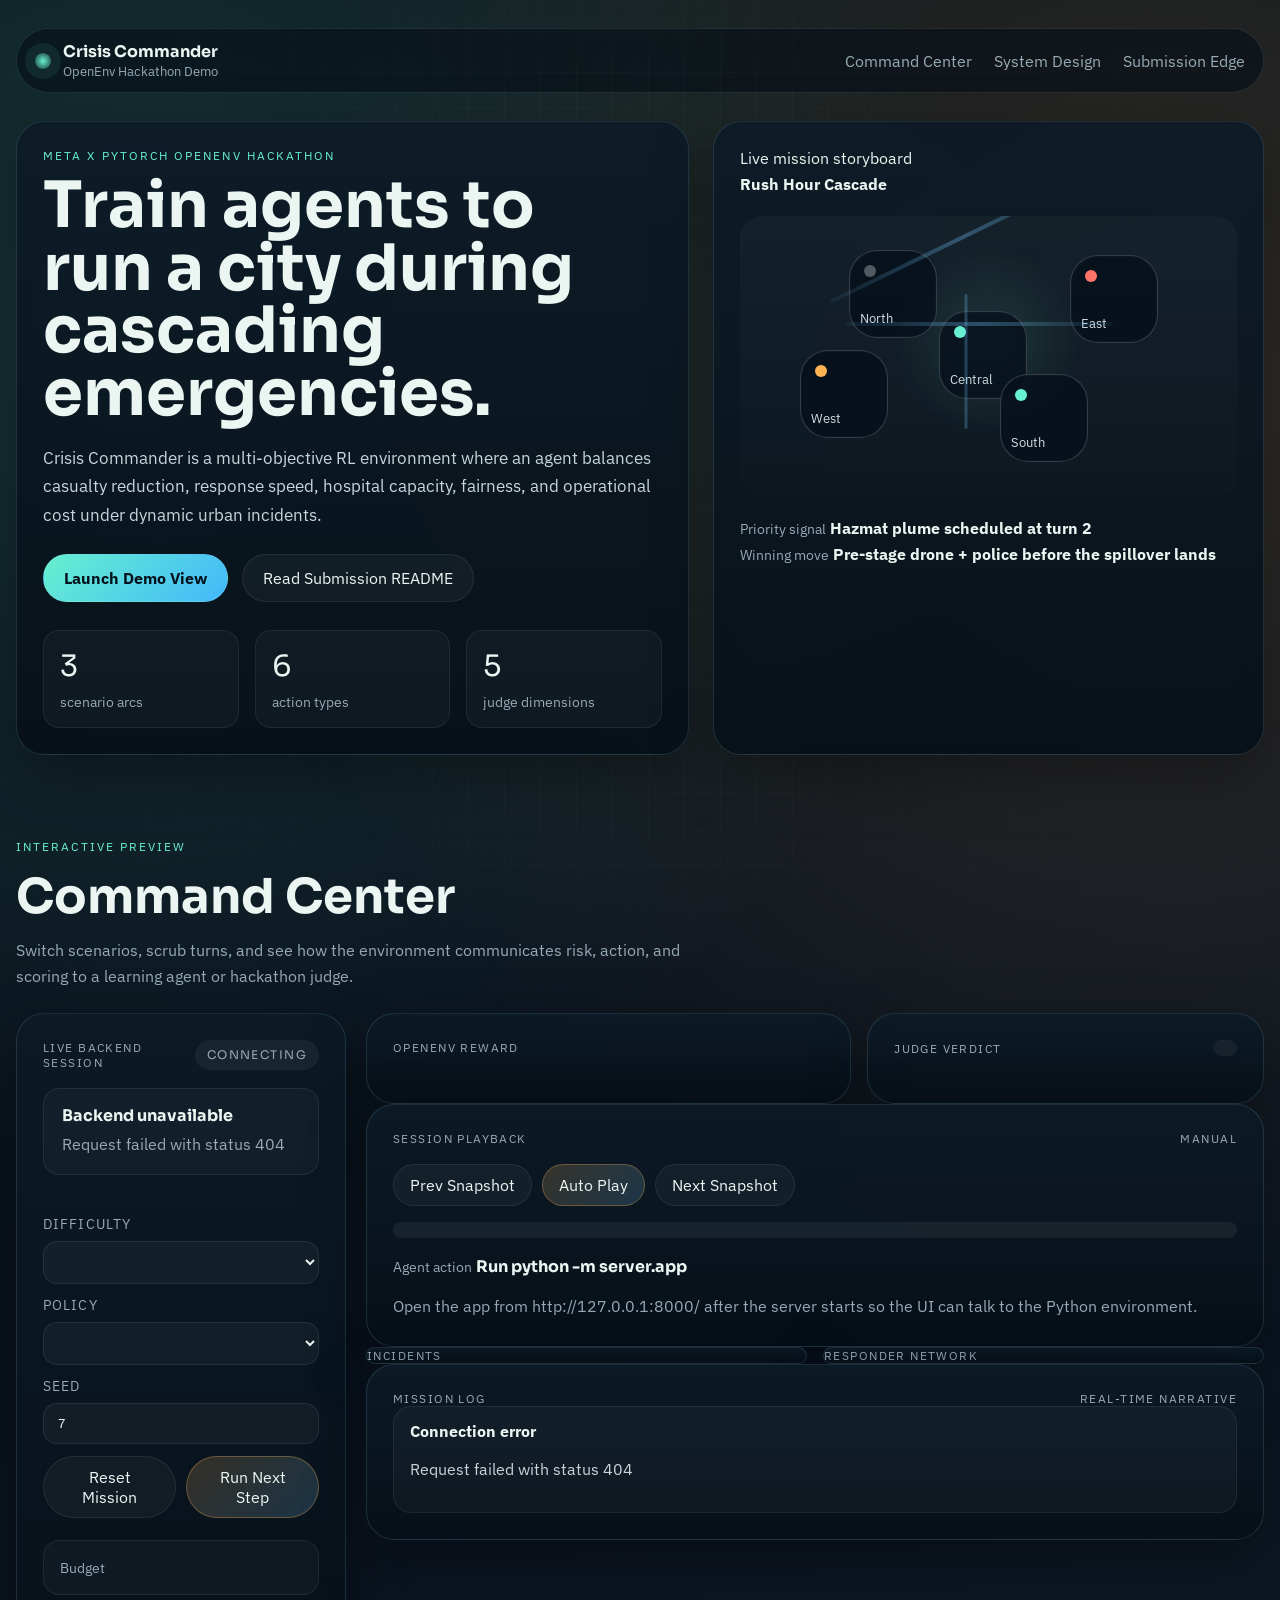
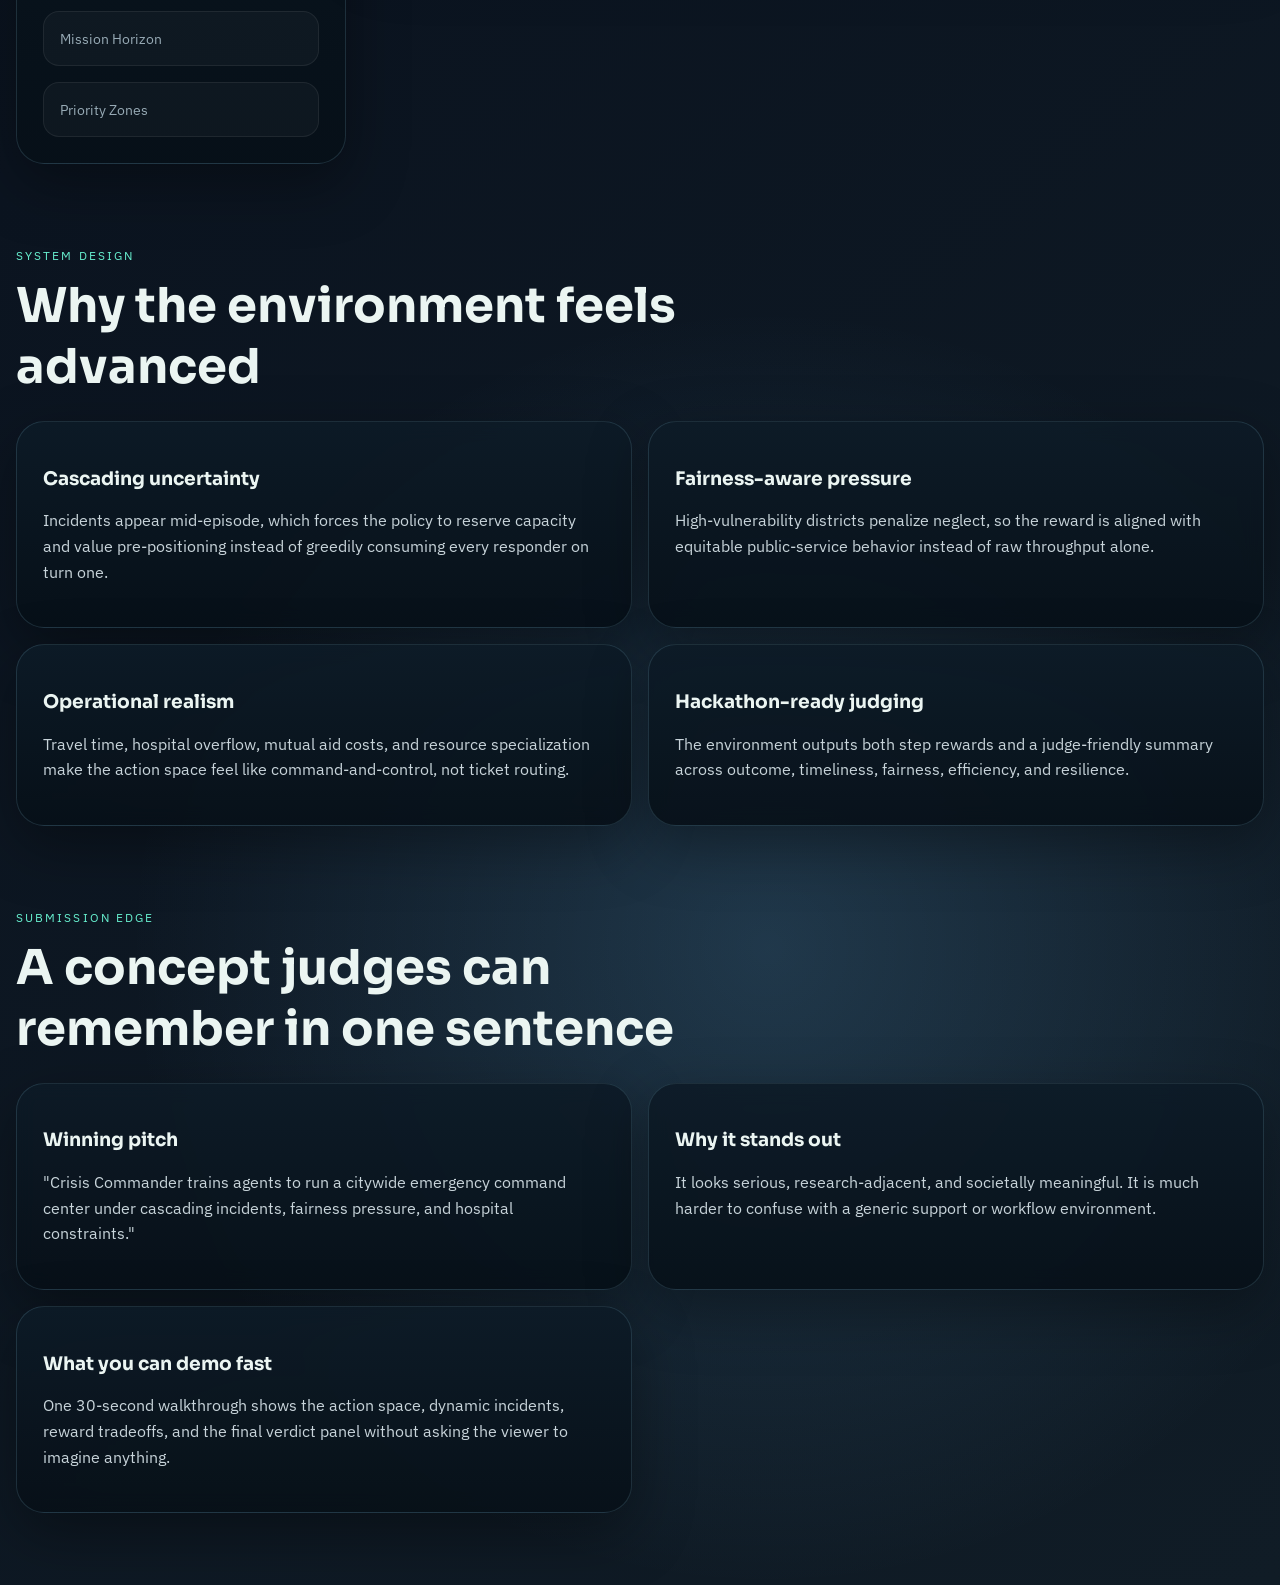
==== index.html @ 07bb3591 "Connect browser demo to live Python backend" ====
<!DOCTYPE html>
<html lang="en">
  <head>
    <meta charset="UTF-8" />
    <meta name="viewport" content="width=device-width, initial-scale=1.0" />
    <title>Crisis Commander | OpenEnv Hackathon Demo</title>
    <meta
      name="description"
      content="A polished demo page for Crisis Commander, an OpenEnv-style urban emergency response environment."
    />
    <link rel="preconnect" href="https://fonts.googleapis.com" />
    <link rel="preconnect" href="https://fonts.gstatic.com" crossorigin />
    <link
      href="https://fonts.googleapis.com/css2?family=IBM+Plex+Sans:wght@400;500;600;700&family=Sora:wght@400;600;700;800&display=swap"
      rel="stylesheet"
    />
    <link rel="stylesheet" href="./static/styles.css" />
    <script defer src="./static/app.js"></script>
  </head>
  <body>
    <div class="page-shell">
      <header class="hero">
        <nav class="topbar">
          <div class="brand-mark">
            <span class="brand-pulse"></span>
            <span class="brand-copy">
              <strong>Crisis Commander</strong>
              <small>OpenEnv Hackathon Demo</small>
            </span>
          </div>
          <div class="topbar-links">
            <a href="#command-center">Command Center</a>
            <a href="#system">System Design</a>
            <a href="#submission">Submission Edge</a>
          </div>
        </nav>

        <div class="hero-grid">
          <section class="hero-copy panel">
            <p class="eyebrow">Meta x PyTorch OpenEnv Hackathon</p>
            <h1>Train agents to run a city during cascading emergencies.</h1>
            <p class="lead">
              Crisis Commander is a multi-objective RL environment where an agent balances casualty
              reduction, response speed, hospital capacity, fairness, and operational cost under
              dynamic urban incidents.
            </p>
            <div class="hero-actions">
              <a class="primary-button" href="#command-center">Launch Demo View</a>
              <a class="ghost-button" href="./README.md">Read Submission README</a>
            </div>
            <div class="metric-strip">
              <article>
                <span class="metric-value">3</span>
                <span class="metric-label">scenario arcs</span>
              </article>
              <article>
                <span class="metric-value">6</span>
                <span class="metric-label">action types</span>
              </article>
              <article>
                <span class="metric-value">5</span>
                <span class="metric-label">judge dimensions</span>
              </article>
            </div>
          </section>

          <section class="hero-visual panel">
            <div class="visual-header">
              <span>Live mission storyboard</span>
              <strong id="visual-scenario-title">Rush Hour Cascade</strong>
            </div>
            <div class="city-grid">
              <div class="city-node active" data-zone="Central"></div>
              <div class="city-node warning" data-zone="West"></div>
              <div class="city-node" data-zone="North"></div>
              <div class="city-node risk" data-zone="East"></div>
              <div class="city-node focus" data-zone="South"></div>
              <div class="grid-rail rail-a"></div>
              <div class="grid-rail rail-b"></div>
              <div class="grid-rail rail-c"></div>
            </div>
            <div class="visual-feed">
              <div>
                <span class="feed-label">Priority signal</span>
                <strong id="visual-priority-signal">Hazmat plume scheduled at turn 2</strong>
              </div>
              <div>
                <span class="feed-label">Winning move</span>
                <strong id="visual-winning-move">Pre-stage drone + police before the spillover lands</strong>
              </div>
            </div>
          </section>
        </div>
      </header>

      <main>
        <section class="command-center" id="command-center">
          <div class="section-heading">
            <p class="eyebrow">Interactive Preview</p>
            <h2>Command Center</h2>
            <p>
              Switch scenarios, scrub turns, and see how the environment communicates risk, action,
              and scoring to a learning agent or hackathon judge.
            </p>
          </div>

          <div class="command-layout">
            <aside class="scenario-column panel">
              <div class="panel-topline">
                <span>Live backend session</span>
                <span id="difficulty-pill">connecting</span>
              </div>
              <div class="live-status">
                <strong id="session-state">Booting command center...</strong>
                <p id="session-detail">
                  The browser will connect to the Python backend and create a real simulator session.
                </p>
              </div>
              <div class="scenario-tabs" id="scenario-tabs"></div>
              <div class="control-stack">
                <label class="control-field">
                  <span>Difficulty</span>
                  <select id="difficulty-select"></select>
                </label>
                <label class="control-field">
                  <span>Policy</span>
                  <select id="policy-select"></select>
                </label>
                <label class="control-field">
                  <span>Seed</span>
                  <input id="seed-input" type="number" value="7" min="1" max="99999" />
                </label>
                <div class="action-row">
                  <button class="control-button" id="reset-session" type="button">Reset Mission</button>
                  <button class="control-button accent" id="step-session" type="button">Run Next Step</button>
                </div>
              </div>
              <div class="mission-brief">
                <h3 id="scenario-title"></h3>
                <p id="scenario-description"></p>
                <ul class="brief-list" id="scenario-objectives"></ul>
              </div>
              <div class="mini-stats">
                <article>
                  <span>Budget</span>
                  <strong id="scenario-budget"></strong>
                </article>
                <article>
                  <span>Mission Horizon</span>
                  <strong id="scenario-horizon"></strong>
                </article>
                <article>
                  <span>Priority Zones</span>
                  <strong id="scenario-zones"></strong>
                </article>
              </div>
            </aside>

            <section class="playback-column">
              <div class="status-grid">
                <article class="score-panel panel">
                  <div class="panel-topline">
                    <span>OpenEnv reward</span>
                    <span id="turn-readout"></span>
                  </div>
                  <div class="score-value" id="reward-total"></div>
                  <div class="score-bars" id="score-bars"></div>
                </article>

                <article class="grade-panel panel">
                  <div class="panel-topline">
                    <span>Judge verdict</span>
                    <span id="verdict-pill"></span>
                  </div>
                  <div class="grade-grid" id="grade-grid"></div>
                </article>
              </div>

              <article class="panel playback-panel">
                <div class="panel-topline">
                  <span>Session playback</span>
                  <span id="autoplay-indicator">manual</span>
                </div>
                <div class="timeline-controls">
                  <button class="control-button" id="prev-turn" type="button">Prev Snapshot</button>
                  <button class="control-button accent" id="auto-play" type="button">Auto Play</button>
                  <button class="control-button" id="next-turn" type="button">Next Snapshot</button>
                </div>
                <div class="timeline-track" id="timeline-track"></div>
                <div class="turn-callout">
                  <div>
                    <span class="feed-label">Agent action</span>
                    <strong id="action-headline"></strong>
                  </div>
                  <p id="action-notes"></p>
                </div>
              </article>

              <div class="board-grid">
                <article class="panel">
                  <div class="panel-topline">
                    <span>Incidents</span>
                    <span id="incident-count"></span>
                  </div>
                  <div class="incident-list" id="incident-list"></div>
                </article>

                <article class="panel">
                  <div class="panel-topline">
                    <span>Responder network</span>
                    <span id="resource-count"></span>
                  </div>
                  <div class="resource-list" id="resource-list"></div>
                </article>
              </div>

              <article class="panel event-panel">
                <div class="panel-topline">
                  <span>Mission log</span>
                  <span id="log-mode">real-time narrative</span>
                </div>
                <div class="event-list" id="event-list"></div>
              </article>
            </section>
          </div>
        </section>

        <section class="system-section" id="system">
          <div class="section-heading">
            <p class="eyebrow">System Design</p>
            <h2>Why the environment feels advanced</h2>
          </div>
          <div class="feature-grid">
            <article class="feature-card panel">
              <h3>Cascading uncertainty</h3>
              <p>
                Incidents appear mid-episode, which forces the policy to reserve capacity and value
                pre-positioning instead of greedily consuming every responder on turn one.
              </p>
            </article>
            <article class="feature-card panel">
              <h3>Fairness-aware pressure</h3>
              <p>
                High-vulnerability districts penalize neglect, so the reward is aligned with
                equitable public-service behavior instead of raw throughput alone.
              </p>
            </article>
            <article class="feature-card panel">
              <h3>Operational realism</h3>
              <p>
                Travel time, hospital overflow, mutual aid costs, and resource specialization make
                the action space feel like command-and-control, not ticket routing.
              </p>
            </article>
            <article class="feature-card panel">
              <h3>Hackathon-ready judging</h3>
              <p>
                The environment outputs both step rewards and a judge-friendly summary across
                outcome, timeliness, fairness, efficiency, and resilience.
              </p>
            </article>
          </div>
        </section>

        <section class="submission-section" id="submission">
          <div class="section-heading">
            <p class="eyebrow">Submission Edge</p>
            <h2>A concept judges can remember in one sentence</h2>
          </div>
          <div class="submission-grid">
            <article class="panel submission-card">
              <h3>Winning pitch</h3>
              <p>
                "Crisis Commander trains agents to run a citywide emergency command center under
                cascading incidents, fairness pressure, and hospital constraints."
              </p>
            </article>
            <article class="panel submission-card">
              <h3>Why it stands out</h3>
              <p>
                It looks serious, research-adjacent, and societally meaningful. It is much harder to
                confuse with a generic support or workflow environment.
              </p>
            </article>
            <article class="panel submission-card">
              <h3>What you can demo fast</h3>
              <p>
                One 30-second walkthrough shows the action space, dynamic incidents, reward
                tradeoffs, and the final verdict panel without asking the viewer to imagine anything.
              </p>
            </article>
          </div>
        </section>
      </main>
    </div>
  </body>
</html>
---- static/styles.css ----
:root {
  --bg: #08111b;
  --bg-elevated: rgba(9, 23, 34, 0.78);
  --bg-panel: rgba(10, 20, 30, 0.9);
  --line: rgba(128, 180, 206, 0.18);
  --text: #ebf5f2;
  --muted: #97aab5;
  --teal: #67f0cf;
  --cyan: #73c8ff;
  --amber: #ffb454;
  --coral: #ff7468;
  --lime: #c7ff75;
  --shadow: 0 20px 60px rgba(0, 0, 0, 0.35);
  --radius-xl: 28px;
  --radius-lg: 22px;
  --radius-md: 16px;
  --max-width: 1280px;
}

* {
  box-sizing: border-box;
}

html {
  scroll-behavior: smooth;
}

body {
  margin: 0;
  font-family: "IBM Plex Sans", "Segoe UI", sans-serif;
  color: var(--text);
  background:
    radial-gradient(circle at 10% 10%, rgba(103, 240, 207, 0.16), transparent 28%),
    radial-gradient(circle at 90% 12%, rgba(255, 180, 84, 0.16), transparent 30%),
    radial-gradient(circle at 60% 80%, rgba(115, 200, 255, 0.18), transparent 24%),
    linear-gradient(140deg, #071018 0%, #0b1420 42%, #101c26 100%);
  min-height: 100vh;
}

body::before {
  content: "";
  position: fixed;
  inset: 0;
  pointer-events: none;
  background-image:
    linear-gradient(rgba(255, 255, 255, 0.02) 1px, transparent 1px),
    linear-gradient(90deg, rgba(255, 255, 255, 0.02) 1px, transparent 1px);
  background-size: 36px 36px;
  mask-image: radial-gradient(circle at center, black 45%, transparent 95%);
}

a {
  color: inherit;
  text-decoration: none;
}

button {
  font: inherit;
}

.page-shell {
  width: min(calc(100% - 32px), var(--max-width));
  margin: 0 auto;
  padding: 20px 0 72px;
}

.panel {
  background: linear-gradient(180deg, rgba(13, 27, 39, 0.92), rgba(7, 16, 24, 0.92));
  border: 1px solid var(--line);
  border-radius: var(--radius-xl);
  box-shadow: var(--shadow);
  backdrop-filter: blur(10px);
}

.hero {
  padding-top: 8px;
}

.topbar {
  display: flex;
  align-items: center;
  justify-content: space-between;
  gap: 16px;
  margin-bottom: 28px;
  padding: 12px 18px;
  background: rgba(6, 14, 22, 0.6);
  border: 1px solid rgba(145, 190, 214, 0.14);
  border-radius: 999px;
}

.brand-mark {
  display: flex;
  align-items: center;
  gap: 12px;
}

.brand-pulse {
  width: 16px;
  height: 16px;
  border-radius: 50%;
  background: radial-gradient(circle, var(--teal), rgba(103, 240, 207, 0.1));
  box-shadow: 0 0 0 10px rgba(103, 240, 207, 0.08);
}

.brand-copy {
  display: flex;
  flex-direction: column;
}

.brand-copy strong,
h1,
h2,
h3,
.score-value,
.metric-value {
  font-family: "Sora", "Aptos Display", sans-serif;
}

.brand-copy small {
  color: var(--muted);
}

.topbar-links {
  display: flex;
  gap: 22px;
  color: var(--muted);
}

.topbar-links a:hover {
  color: var(--text);
}

.hero-grid {
  display: grid;
  grid-template-columns: minmax(0, 1.1fr) minmax(340px, 0.9fr);
  gap: 24px;
}

.hero-copy,
.hero-visual,
.scenario-column,
.score-panel,
.grade-panel,
.playback-panel,
.event-panel,
.feature-card,
.submission-card {
  padding: 26px;
}

.eyebrow {
  margin: 0 0 12px;
  text-transform: uppercase;
  letter-spacing: 0.18em;
  font-size: 0.72rem;
  color: var(--teal);
}

h1 {
  margin: 0;
  font-size: clamp(2.6rem, 5vw, 5rem);
  line-height: 0.98;
  max-width: 12ch;
}

.lead {
  margin: 18px 0 24px;
  max-width: 62ch;
  color: #c7d5dc;
  font-size: 1.05rem;
  line-height: 1.7;
}

.hero-actions {
  display: flex;
  gap: 14px;
  flex-wrap: wrap;
}

.primary-button,
.ghost-button,
.control-button,
.scenario-tab {
  display: inline-flex;
  align-items: center;
  justify-content: center;
  border-radius: 999px;
  transition: transform 180ms ease, border-color 180ms ease, background 180ms ease;
}

.primary-button,
.ghost-button {
  padding: 13px 20px;
  border: 1px solid rgba(255, 255, 255, 0.08);
}

.primary-button {
  background: linear-gradient(135deg, var(--teal), #43b8fb);
  color: #03131d;
  font-weight: 700;
}

.ghost-button {
  background: rgba(255, 255, 255, 0.04);
  color: var(--text);
}

.primary-button:hover,
.ghost-button:hover,
.control-button:hover,
.scenario-tab:hover {
  transform: translateY(-1px);
}

.metric-strip,
.mini-stats,
.status-grid,
.board-grid,
.feature-grid,
.submission-grid {
  display: grid;
  gap: 16px;
}

.metric-strip {
  grid-template-columns: repeat(3, minmax(0, 1fr));
  margin-top: 28px;
}

.metric-strip article,
.mini-stats article {
  padding: 16px;
  border-radius: var(--radius-md);
  background: rgba(255, 255, 255, 0.03);
  border: 1px solid rgba(255, 255, 255, 0.07);
}

.metric-value {
  display: block;
  font-size: 1.85rem;
  margin-bottom: 6px;
}

.metric-label,
.feed-label,
.panel-topline,
.mini-stats span {
  color: var(--muted);
  font-size: 0.9rem;
}

.visual-header,
.visual-feed,
.turn-callout {
  display: flex;
  flex-direction: column;
  gap: 6px;
}

.city-grid {
  position: relative;
  min-height: 280px;
  margin: 22px 0;
  border-radius: var(--radius-lg);
  background:
    radial-gradient(circle at 50% 45%, rgba(103, 240, 207, 0.12), transparent 32%),
    linear-gradient(180deg, rgba(255, 255, 255, 0.03), rgba(255, 255, 255, 0.01));
  overflow: hidden;
}

.city-node {
  position: absolute;
  width: 88px;
  height: 88px;
  border-radius: 28px;
  border: 1px solid rgba(255, 255, 255, 0.18);
  background: rgba(7, 17, 27, 0.82);
  box-shadow: inset 0 0 0 1px rgba(255, 255, 255, 0.02);
}

.city-node::before {
  content: attr(data-zone);
  position: absolute;
  inset: auto 10px 10px;
  font-size: 0.82rem;
  color: #cfdbe1;
}

.city-node::after {
  content: "";
  position: absolute;
  top: 14px;
  left: 14px;
  width: 12px;
  height: 12px;
  border-radius: 50%;
  background: rgba(255, 255, 255, 0.3);
}

.city-node.active::after,
.city-node.focus::after {
  background: var(--teal);
}

.city-node.warning::after {
  background: var(--amber);
}

.city-node.risk::after {
  background: var(--coral);
}

.city-node:nth-of-type(1) { top: 34%; left: 40%; }
.city-node:nth-of-type(2) { top: 48%; left: 12%; }
.city-node:nth-of-type(3) { top: 12%; left: 22%; }
.city-node:nth-of-type(4) { top: 14%; right: 16%; }
.city-node:nth-of-type(5) { bottom: 12%; right: 30%; }

.grid-rail {
  position: absolute;
  border-radius: 999px;
  background: linear-gradient(90deg, rgba(115, 200, 255, 0.06), rgba(115, 200, 255, 0.32), rgba(115, 200, 255, 0.06));
}

.rail-a { top: 38%; left: 21%; width: 54%; height: 4px; }
.rail-b { top: 28%; left: 45%; width: 4px; height: 48%; }
.rail-c { top: 30%; left: 18%; width: 60%; height: 4px; transform: rotate(-26deg); transform-origin: left center; }

.section-heading {
  margin: 84px 0 24px;
  max-width: 68ch;
}

.section-heading h2 {
  margin: 0 0 10px;
  font-size: clamp(2rem, 4vw, 3rem);
}

.section-heading p:last-child {
  margin: 0;
  color: var(--muted);
  line-height: 1.65;
}

.command-layout {
  display: grid;
  grid-template-columns: 330px minmax(0, 1fr);
  gap: 20px;
}

.panel-topline {
  display: flex;
  align-items: center;
  justify-content: space-between;
  gap: 12px;
  text-transform: uppercase;
  letter-spacing: 0.12em;
  font-size: 0.74rem;
}

.scenario-tabs {
  display: grid;
  gap: 10px;
  margin: 18px 0 22px;
}

.live-status {
  margin-top: 18px;
  padding: 16px 18px;
  border-radius: var(--radius-md);
  background: rgba(255, 255, 255, 0.03);
  border: 1px solid rgba(255, 255, 255, 0.07);
}

.live-status strong {
  display: block;
  margin-bottom: 6px;
  font-family: "Sora", sans-serif;
}

.live-status p {
  margin: 0;
  color: var(--muted);
  line-height: 1.6;
}

.control-stack {
  display: grid;
  gap: 12px;
  margin-bottom: 22px;
}

.control-field {
  display: grid;
  gap: 8px;
  color: var(--muted);
  font-size: 0.86rem;
}

.control-field span {
  text-transform: uppercase;
  letter-spacing: 0.08em;
}

.control-field select,
.control-field input {
  width: 100%;
  padding: 12px 14px;
  border-radius: 14px;
  border: 1px solid rgba(255, 255, 255, 0.08);
  background: rgba(255, 255, 255, 0.04);
  color: var(--text);
  outline: none;
}

.control-field option {
  color: #08111b;
}

.action-row {
  display: grid;
  grid-template-columns: repeat(2, minmax(0, 1fr));
  gap: 10px;
}

.scenario-tab {
  width: 100%;
  padding: 14px 16px;
  border: 1px solid rgba(255, 255, 255, 0.08);
  background: rgba(255, 255, 255, 0.03);
  color: var(--text);
  justify-content: space-between;
}

.scenario-tab.active {
  border-color: rgba(103, 240, 207, 0.6);
  background: linear-gradient(90deg, rgba(103, 240, 207, 0.16), rgba(115, 200, 255, 0.07));
}

.brief-list {
  margin: 16px 0 0;
  padding-left: 18px;
  color: #c9d6db;
}

.mini-stats {
  margin-top: 22px;
}

.mini-stats strong,
.turn-callout strong,
#difficulty-pill,
#verdict-pill {
  font-family: "Sora", sans-serif;
}

#difficulty-pill,
#verdict-pill {
  display: inline-flex;
  align-items: center;
  padding: 8px 12px;
  border-radius: 999px;
  background: rgba(255, 255, 255, 0.05);
}

.status-grid {
  grid-template-columns: minmax(0, 1.1fr) minmax(280px, 0.9fr);
}

.score-value {
  margin: 18px 0 22px;
  font-size: clamp(2.4rem, 4vw, 4rem);
}

#reward-total small {
  display: block;
  margin-top: 10px;
  font-size: 0.95rem;
  font-family: "IBM Plex Sans", sans-serif;
  color: var(--muted);
}

.score-bars,
.grade-grid,
.incident-list,
.resource-list,
.event-list {
  display: grid;
  gap: 12px;
}

.bar-row,
.grade-row,
.incident-card,
.resource-card,
.event-card {
  padding: 14px 16px;
  border-radius: 18px;
  background: rgba(255, 255, 255, 0.03);
  border: 1px solid rgba(255, 255, 255, 0.07);
}

.bar-row header,
.incident-card header,
.resource-card header,
.grade-row {
  display: flex;
  justify-content: space-between;
  gap: 12px;
}

.bar-track,
.timeline-track {
  border-radius: 999px;
  background: rgba(255, 255, 255, 0.06);
}

.bar-track {
  height: 10px;
  margin-top: 10px;
  overflow: hidden;
}

.bar-fill {
  height: 100%;
  border-radius: inherit;
  background: linear-gradient(90deg, var(--teal), var(--cyan));
}

.grade-row strong {
  color: var(--lime);
}

.timeline-controls {
  display: flex;
  gap: 10px;
  margin: 18px 0 16px;
  flex-wrap: wrap;
}

.control-button {
  padding: 10px 16px;
  border: 1px solid rgba(255, 255, 255, 0.08);
  background: rgba(255, 255, 255, 0.04);
  color: var(--text);
}

.control-button.accent {
  background: linear-gradient(135deg, rgba(255, 180, 84, 0.18), rgba(115, 200, 255, 0.18));
  border-color: rgba(255, 180, 84, 0.3);
}

.timeline-track {
  display: grid;
  grid-template-columns: repeat(var(--turn-count, 1), 1fr);
  gap: 8px;
  padding: 8px;
}

.timeline-node {
  height: 14px;
  border-radius: 999px;
  background: rgba(255, 255, 255, 0.08);
  cursor: pointer;
}

.timeline-node.active {
  background: linear-gradient(90deg, var(--teal), var(--cyan));
}

.timeline-node.completed {
  background: rgba(115, 200, 255, 0.32);
}

.turn-callout {
  margin-top: 18px;
}

.turn-callout p {
  margin: 10px 0 0;
  color: var(--muted);
  line-height: 1.65;
}

.board-grid,
.feature-grid,
.submission-grid {
  grid-template-columns: repeat(2, minmax(0, 1fr));
}

.incident-card.critical {
  border-color: rgba(255, 116, 104, 0.35);
  background: linear-gradient(180deg, rgba(255, 116, 104, 0.12), rgba(255, 255, 255, 0.03));
}

.incident-card.warning {
  border-color: rgba(255, 180, 84, 0.35);
}

.pill {
  display: inline-flex;
  align-items: center;
  padding: 6px 10px;
  border-radius: 999px;
  background: rgba(255, 255, 255, 0.06);
  font-size: 0.78rem;
  color: var(--muted);
}

.resource-meta,
.incident-meta,
.event-card p,
.feature-card p,
.submission-card p,
.mission-brief p {
  color: #c8d4da;
  line-height: 1.6;
}

.resource-status {
  color: var(--cyan);
}

.event-card strong {
  display: block;
  margin-bottom: 6px;
}

@media (max-width: 1080px) {
  .hero-grid,
  .command-layout,
  .status-grid,
  .board-grid,
  .feature-grid,
  .submission-grid {
    grid-template-columns: 1fr;
  }

  .city-grid {
    min-height: 240px;
  }
}

@media (max-width: 720px) {
  .page-shell {
    width: min(calc(100% - 20px), var(--max-width));
    padding-bottom: 40px;
  }

  .topbar {
    flex-direction: column;
    align-items: flex-start;
    border-radius: 28px;
  }

  .topbar-links {
    flex-wrap: wrap;
    gap: 14px;
  }

  .metric-strip {
    grid-template-columns: 1fr;
  }

  h1 {
    max-width: none;
  }

  .hero-copy,
  .hero-visual,
  .scenario-column,
  .score-panel,
  .grade-panel,
  .playback-panel,
  .event-panel,
  .feature-card,
  .submission-card {
    padding: 20px;
  }
}
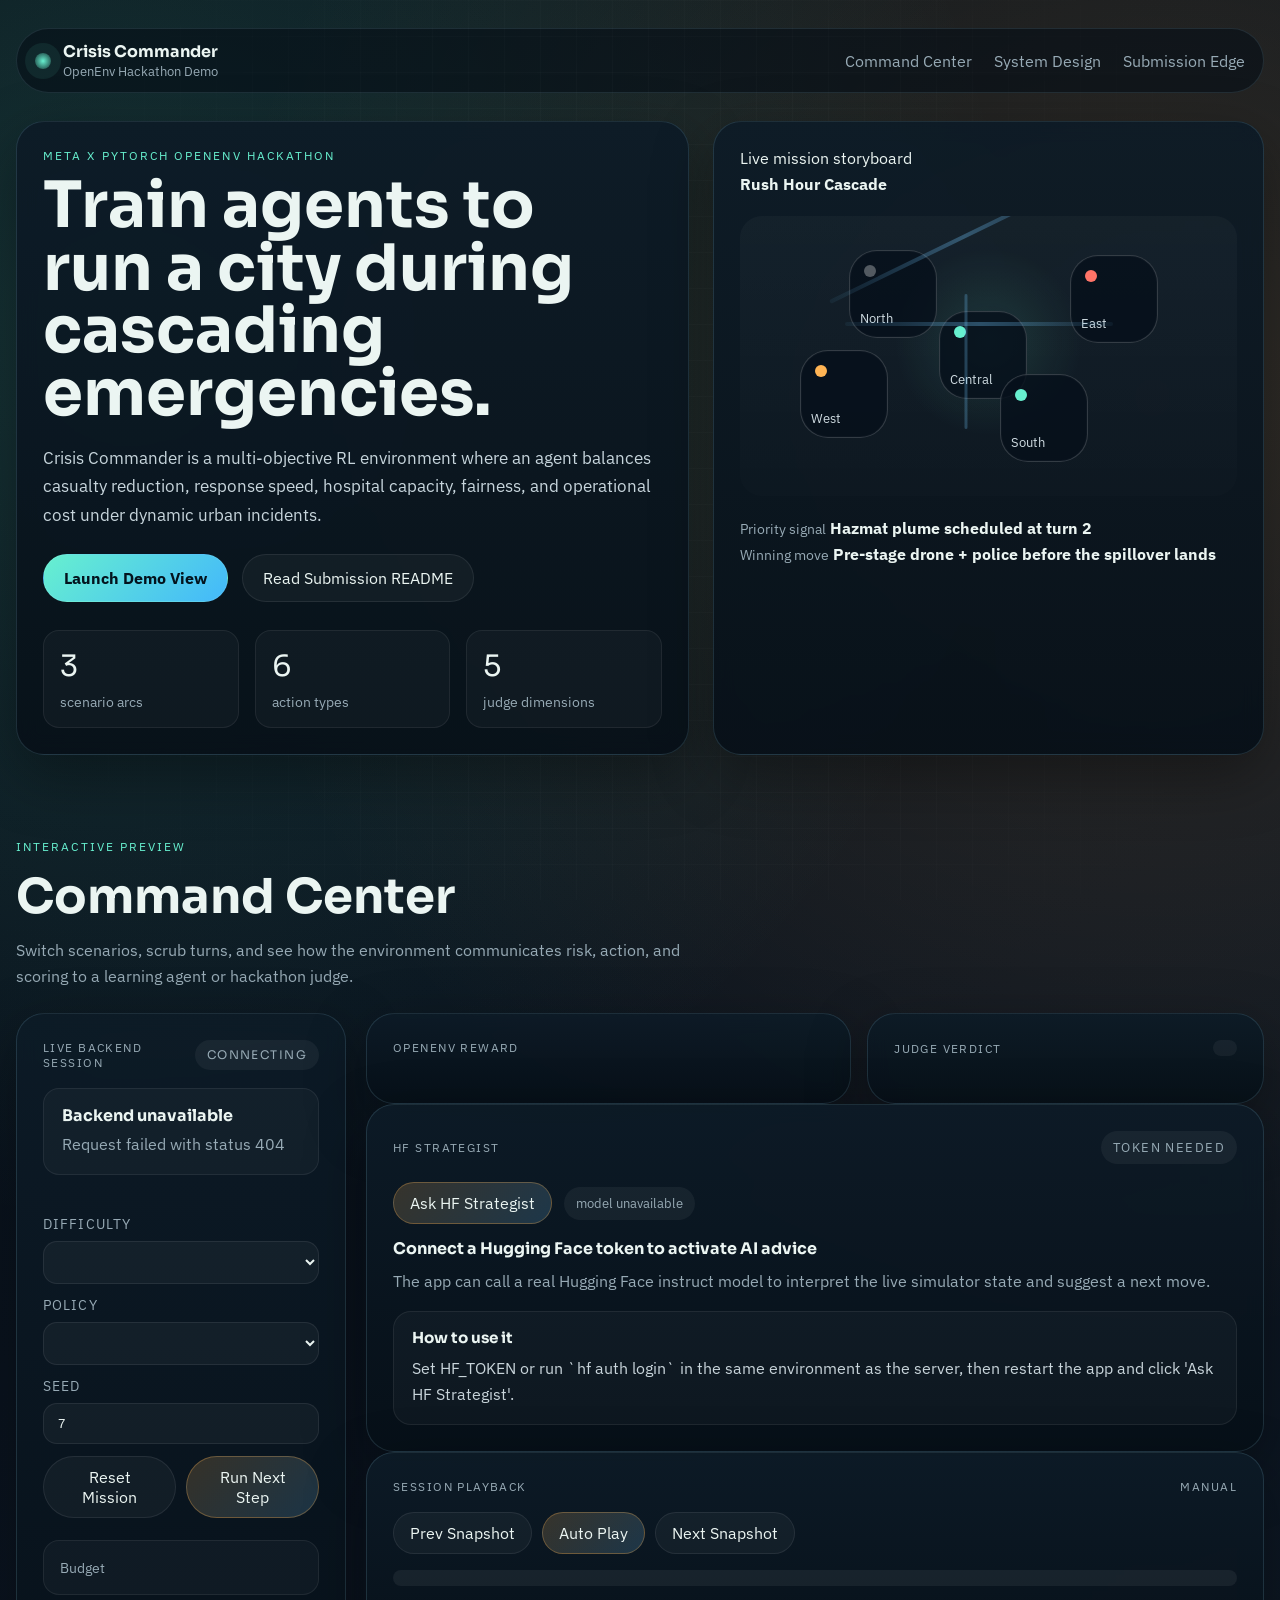
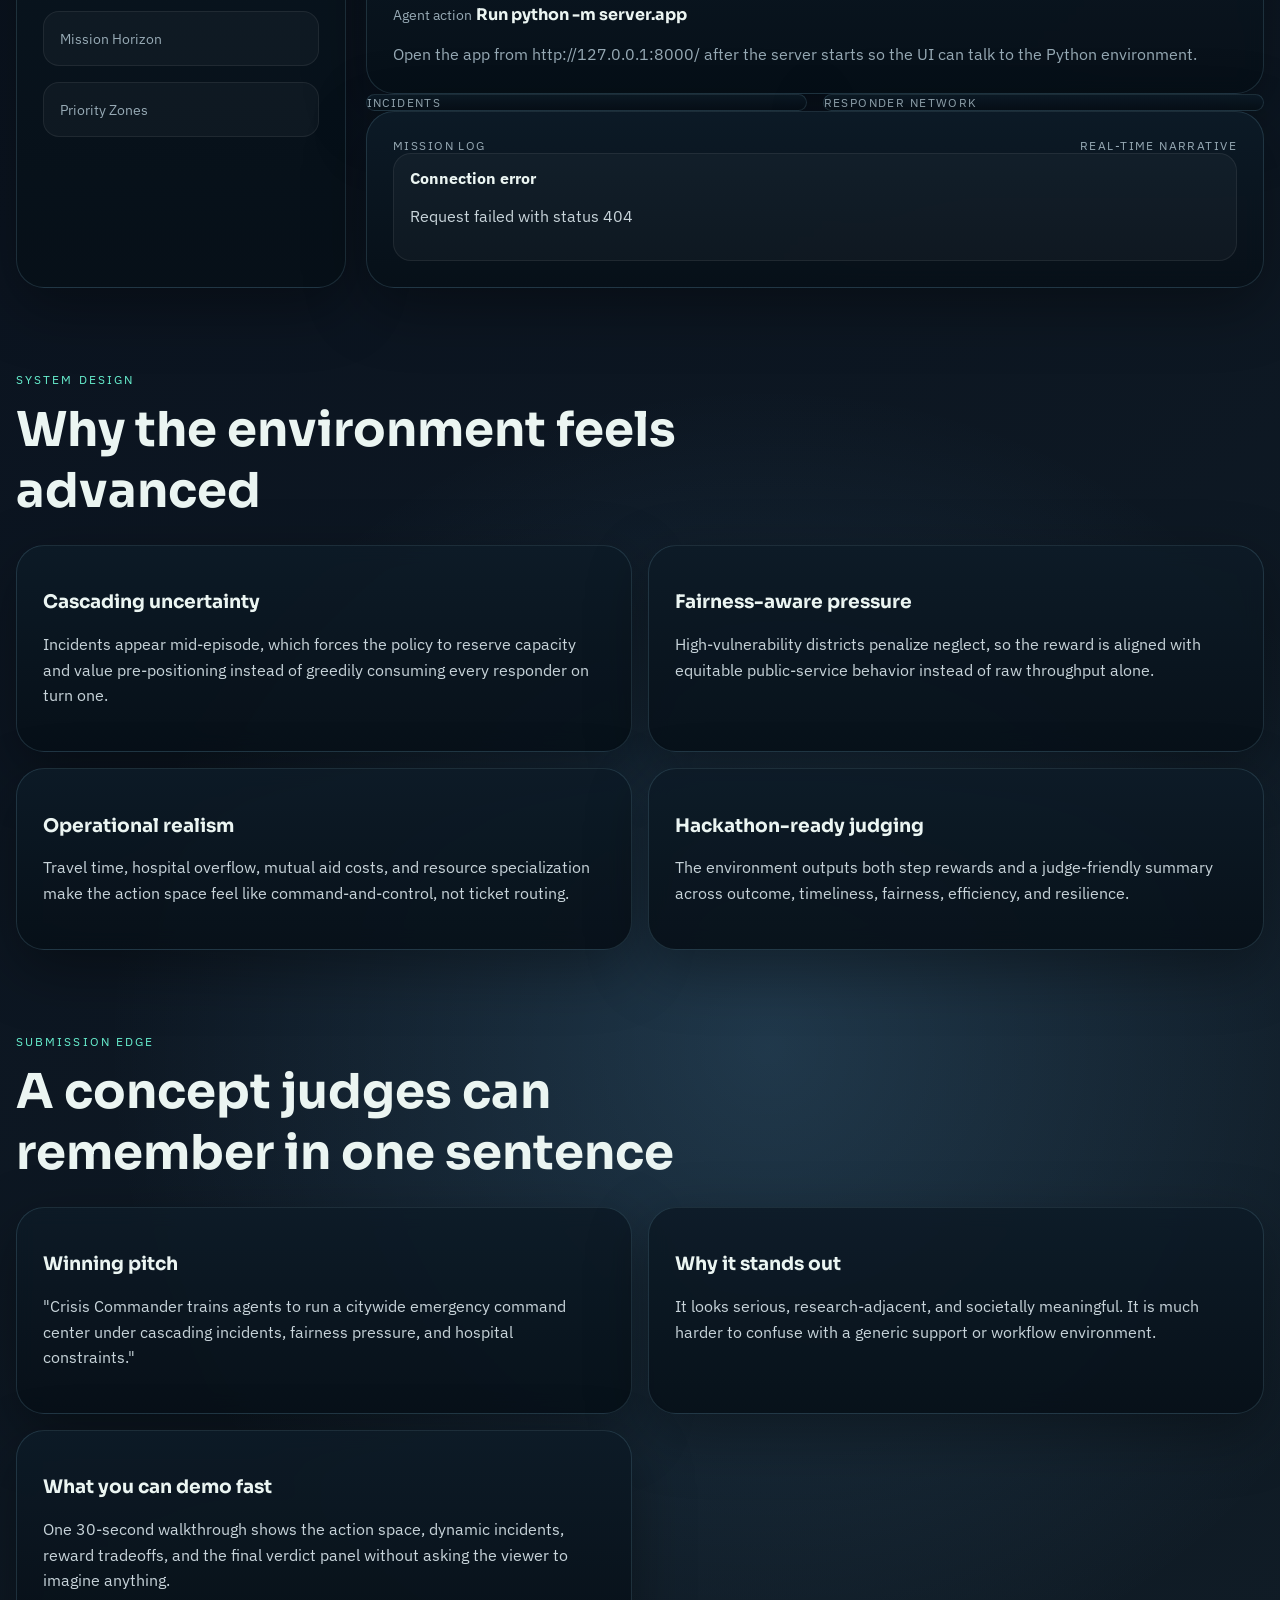
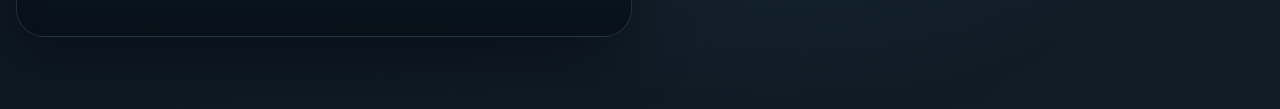
==== commit dd178d15: "Add Hugging Face strategist integration" ====
--- a/index.html
+++ b/index.html
@@ -176,6 +176,24 @@
                 </article>
               </div>
 
+              <article class="panel strategist-panel">
+                <div class="panel-topline">
+                  <span>HF Strategist</span>
+                  <span id="hf-status-pill">waiting</span>
+                </div>
+                <div class="strategist-actions">
+                  <button class="control-button accent" id="ask-hf" type="button">Ask HF Strategist</button>
+                  <span id="hf-model-pill">model unavailable</span>
+                </div>
+                <div class="strategist-copy">
+                  <strong id="hf-title">Hugging Face command advisor</strong>
+                  <p id="hf-description">
+                    The app can call a real Hugging Face instruct model to interpret the live simulator state and suggest a next move.
+                  </p>
+                </div>
+                <div class="strategist-output" id="hf-output"></div>
+              </article>
+
               <article class="panel playback-panel">
                 <div class="panel-topline">
                   <span>Session playback</span>
--- a/static/styles.css
+++ b/static/styles.css
@@ -484,7 +484,8 @@
 .grade-grid,
 .incident-list,
 .resource-list,
-.event-list {
+.event-list,
+.strategist-output {
   display: grid;
   gap: 12px;
 }
@@ -536,6 +537,64 @@
   gap: 10px;
   margin: 18px 0 16px;
   flex-wrap: wrap;
+}
+
+.strategist-panel {
+  padding: 26px;
+}
+
+.strategist-actions {
+  display: flex;
+  gap: 12px;
+  align-items: center;
+  flex-wrap: wrap;
+  margin: 18px 0 14px;
+}
+
+#hf-status-pill,
+#hf-model-pill {
+  display: inline-flex;
+  align-items: center;
+  padding: 8px 12px;
+  border-radius: 999px;
+  background: rgba(255, 255, 255, 0.05);
+  color: var(--muted);
+  font-size: 0.82rem;
+}
+
+.strategist-copy strong {
+  display: block;
+  font-family: "Sora", sans-serif;
+}
+
+.strategist-copy p {
+  margin: 10px 0 0;
+  color: var(--muted);
+  line-height: 1.6;
+}
+
+.strategist-output {
+  margin-top: 16px;
+}
+
+.strategist-card {
+  padding: 16px 18px;
+  border-radius: 18px;
+  background: rgba(255, 255, 255, 0.03);
+  border: 1px solid rgba(255, 255, 255, 0.07);
+}
+
+.strategist-card h4 {
+  margin: 0 0 8px;
+  font-family: "Sora", sans-serif;
+  font-size: 0.95rem;
+}
+
+.strategist-card p {
+  margin: 0;
+  color: #c8d4da;
+  line-height: 1.65;
+  white-space: pre-wrap;
 }
 
 .control-button {
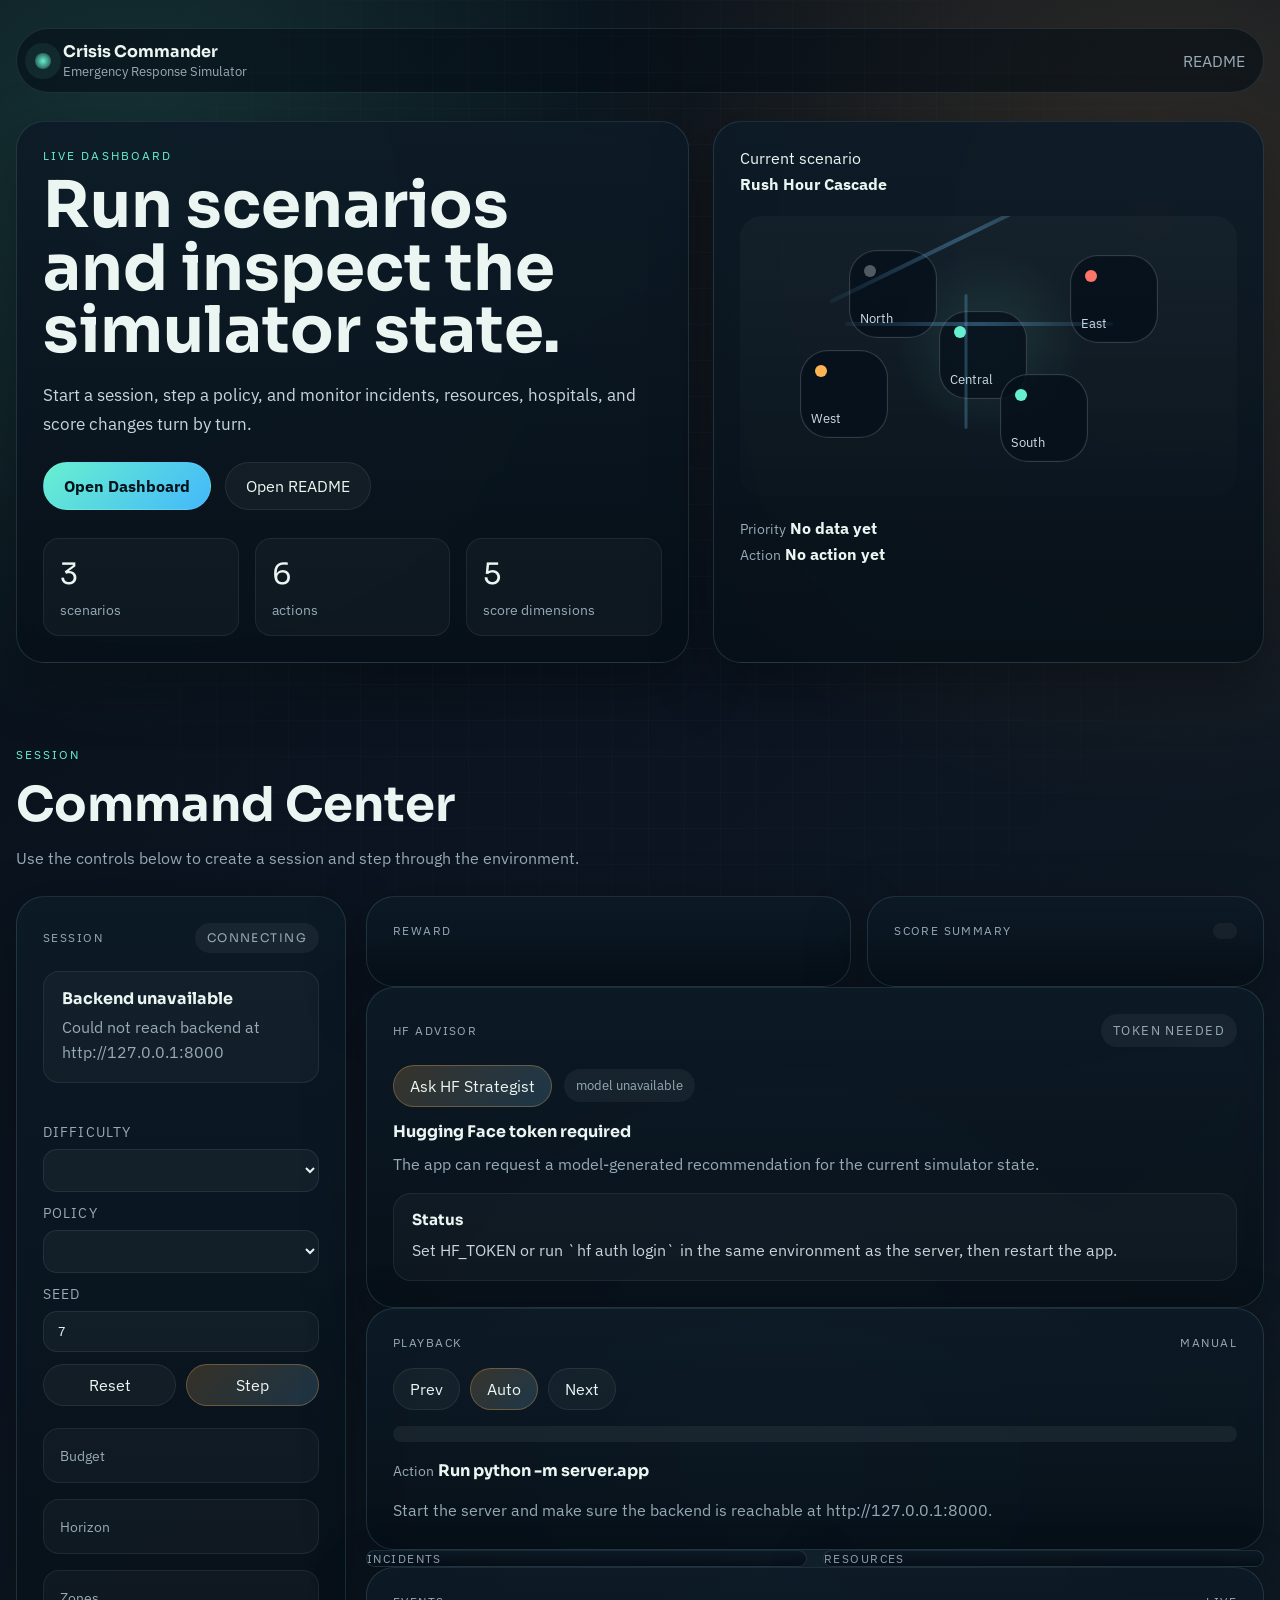
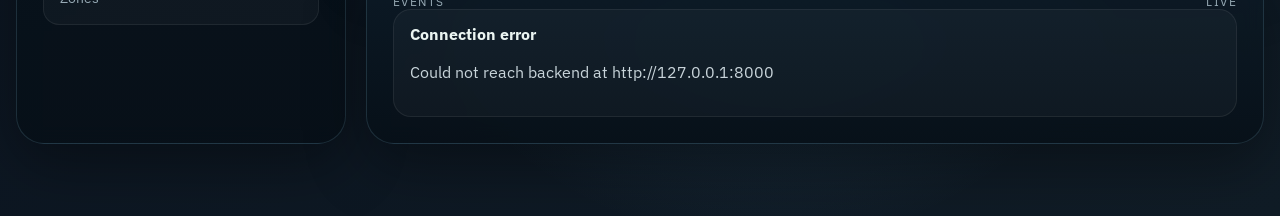
==== commit a1b6ba0c: "Simplify dashboard copy and scoring labels" ====
--- a/index.html
+++ b/index.html
@@ -3,10 +3,10 @@
   <head>
     <meta charset="UTF-8" />
     <meta name="viewport" content="width=device-width, initial-scale=1.0" />
-    <title>Crisis Commander | OpenEnv Hackathon Demo</title>
+    <title>Crisis Commander</title>
     <meta
       name="description"
-      content="A polished demo page for Crisis Commander, an OpenEnv-style urban emergency response environment."
+      content="Interactive dashboard for the Crisis Commander simulator."
     />
     <link rel="preconnect" href="https://fonts.googleapis.com" />
     <link rel="preconnect" href="https://fonts.gstatic.com" crossorigin />
@@ -14,8 +14,8 @@
       href="https://fonts.googleapis.com/css2?family=IBM+Plex+Sans:wght@400;500;600;700&family=Sora:wght@400;600;700;800&display=swap"
       rel="stylesheet"
     />
-    <link rel="stylesheet" href="./static/styles.css" />
-    <script defer src="./static/app.js"></script>
+    <link rel="stylesheet" href="./static/styles.css?v=2" />
+    <script defer src="./static/app.js?v=2"></script>
   </head>
   <body>
     <div class="page-shell">
@@ -25,48 +25,45 @@
             <span class="brand-pulse"></span>
             <span class="brand-copy">
               <strong>Crisis Commander</strong>
-              <small>OpenEnv Hackathon Demo</small>
+              <small>Emergency Response Simulator</small>
             </span>
           </div>
           <div class="topbar-links">
-            <a href="#command-center">Command Center</a>
-            <a href="#system">System Design</a>
-            <a href="#submission">Submission Edge</a>
+            <a href="./README.md">README</a>
           </div>
         </nav>
 
         <div class="hero-grid">
           <section class="hero-copy panel">
-            <p class="eyebrow">Meta x PyTorch OpenEnv Hackathon</p>
-            <h1>Train agents to run a city during cascading emergencies.</h1>
+            <p class="eyebrow">Live Dashboard</p>
+            <h1>Run scenarios and inspect the simulator state.</h1>
             <p class="lead">
-              Crisis Commander is a multi-objective RL environment where an agent balances casualty
-              reduction, response speed, hospital capacity, fairness, and operational cost under
-              dynamic urban incidents.
+              Start a session, step a policy, and monitor incidents, resources, hospitals, and score
+              changes turn by turn.
             </p>
             <div class="hero-actions">
-              <a class="primary-button" href="#command-center">Launch Demo View</a>
-              <a class="ghost-button" href="./README.md">Read Submission README</a>
+              <a class="primary-button" href="#command-center">Open Dashboard</a>
+              <a class="ghost-button" href="./README.md">Open README</a>
             </div>
             <div class="metric-strip">
               <article>
                 <span class="metric-value">3</span>
-                <span class="metric-label">scenario arcs</span>
+                <span class="metric-label">scenarios</span>
               </article>
               <article>
                 <span class="metric-value">6</span>
-                <span class="metric-label">action types</span>
+                <span class="metric-label">actions</span>
               </article>
               <article>
                 <span class="metric-value">5</span>
-                <span class="metric-label">judge dimensions</span>
+                <span class="metric-label">score dimensions</span>
               </article>
             </div>
           </section>
 
           <section class="hero-visual panel">
             <div class="visual-header">
-              <span>Live mission storyboard</span>
+              <span>Current scenario</span>
               <strong id="visual-scenario-title">Rush Hour Cascade</strong>
             </div>
             <div class="city-grid">
@@ -81,12 +78,12 @@
             </div>
             <div class="visual-feed">
               <div>
-                <span class="feed-label">Priority signal</span>
-                <strong id="visual-priority-signal">Hazmat plume scheduled at turn 2</strong>
+                <span class="feed-label">Priority</span>
+                <strong id="visual-priority-signal">No data yet</strong>
               </div>
               <div>
-                <span class="feed-label">Winning move</span>
-                <strong id="visual-winning-move">Pre-stage drone + police before the spillover lands</strong>
+                <span class="feed-label">Action</span>
+                <strong id="visual-winning-move">No action yet</strong>
               </div>
             </div>
           </section>
@@ -96,25 +93,20 @@
       <main>
         <section class="command-center" id="command-center">
           <div class="section-heading">
-            <p class="eyebrow">Interactive Preview</p>
+            <p class="eyebrow">Session</p>
             <h2>Command Center</h2>
-            <p>
-              Switch scenarios, scrub turns, and see how the environment communicates risk, action,
-              and scoring to a learning agent or hackathon judge.
-            </p>
+            <p>Use the controls below to create a session and step through the environment.</p>
           </div>
 
           <div class="command-layout">
             <aside class="scenario-column panel">
               <div class="panel-topline">
-                <span>Live backend session</span>
+                <span>Session</span>
                 <span id="difficulty-pill">connecting</span>
               </div>
               <div class="live-status">
-                <strong id="session-state">Booting command center...</strong>
-                <p id="session-detail">
-                  The browser will connect to the Python backend and create a real simulator session.
-                </p>
+                <strong id="session-state">Waiting for backend</strong>
+                <p id="session-detail">Start the backend to create a simulator session.</p>
               </div>
               <div class="scenario-tabs" id="scenario-tabs"></div>
               <div class="control-stack">
@@ -131,8 +123,8 @@
                   <input id="seed-input" type="number" value="7" min="1" max="99999" />
                 </label>
                 <div class="action-row">
-                  <button class="control-button" id="reset-session" type="button">Reset Mission</button>
-                  <button class="control-button accent" id="step-session" type="button">Run Next Step</button>
+                  <button class="control-button" id="reset-session" type="button">Reset</button>
+                  <button class="control-button accent" id="step-session" type="button">Step</button>
                 </div>
               </div>
               <div class="mission-brief">
@@ -146,11 +138,11 @@
                   <strong id="scenario-budget"></strong>
                 </article>
                 <article>
-                  <span>Mission Horizon</span>
+                  <span>Horizon</span>
                   <strong id="scenario-horizon"></strong>
                 </article>
                 <article>
-                  <span>Priority Zones</span>
+                  <span>Zones</span>
                   <strong id="scenario-zones"></strong>
                 </article>
               </div>
@@ -160,7 +152,7 @@
               <div class="status-grid">
                 <article class="score-panel panel">
                   <div class="panel-topline">
-                    <span>OpenEnv reward</span>
+                    <span>Reward</span>
                     <span id="turn-readout"></span>
                   </div>
                   <div class="score-value" id="reward-total"></div>
@@ -169,7 +161,7 @@
 
                 <article class="grade-panel panel">
                   <div class="panel-topline">
-                    <span>Judge verdict</span>
+                    <span>Score summary</span>
                     <span id="verdict-pill"></span>
                   </div>
                   <div class="grade-grid" id="grade-grid"></div>
@@ -178,7 +170,7 @@
 
               <article class="panel strategist-panel">
                 <div class="panel-topline">
-                  <span>HF Strategist</span>
+                  <span>HF advisor</span>
                   <span id="hf-status-pill">waiting</span>
                 </div>
                 <div class="strategist-actions">
@@ -186,28 +178,26 @@
                   <span id="hf-model-pill">model unavailable</span>
                 </div>
                 <div class="strategist-copy">
-                  <strong id="hf-title">Hugging Face command advisor</strong>
-                  <p id="hf-description">
-                    The app can call a real Hugging Face instruct model to interpret the live simulator state and suggest a next move.
-                  </p>
+                  <strong id="hf-title">Hugging Face advisor</strong>
+                  <p id="hf-description"></p>
                 </div>
                 <div class="strategist-output" id="hf-output"></div>
               </article>
 
               <article class="panel playback-panel">
                 <div class="panel-topline">
-                  <span>Session playback</span>
+                  <span>Playback</span>
                   <span id="autoplay-indicator">manual</span>
                 </div>
                 <div class="timeline-controls">
-                  <button class="control-button" id="prev-turn" type="button">Prev Snapshot</button>
-                  <button class="control-button accent" id="auto-play" type="button">Auto Play</button>
-                  <button class="control-button" id="next-turn" type="button">Next Snapshot</button>
+                  <button class="control-button" id="prev-turn" type="button">Prev</button>
+                  <button class="control-button accent" id="auto-play" type="button">Auto</button>
+                  <button class="control-button" id="next-turn" type="button">Next</button>
                 </div>
                 <div class="timeline-track" id="timeline-track"></div>
                 <div class="turn-callout">
                   <div>
-                    <span class="feed-label">Agent action</span>
+                    <span class="feed-label">Action</span>
                     <strong id="action-headline"></strong>
                   </div>
                   <p id="action-notes"></p>
@@ -225,7 +215,7 @@
 
                 <article class="panel">
                   <div class="panel-topline">
-                    <span>Responder network</span>
+                    <span>Resources</span>
                     <span id="resource-count"></span>
                   </div>
                   <div class="resource-list" id="resource-list"></div>
@@ -234,79 +224,12 @@
 
               <article class="panel event-panel">
                 <div class="panel-topline">
-                  <span>Mission log</span>
-                  <span id="log-mode">real-time narrative</span>
+                  <span>Events</span>
+                  <span id="log-mode">live</span>
                 </div>
                 <div class="event-list" id="event-list"></div>
               </article>
             </section>
-          </div>
-        </section>
-
-        <section class="system-section" id="system">
-          <div class="section-heading">
-            <p class="eyebrow">System Design</p>
-            <h2>Why the environment feels advanced</h2>
-          </div>
-          <div class="feature-grid">
-            <article class="feature-card panel">
-              <h3>Cascading uncertainty</h3>
-              <p>
-                Incidents appear mid-episode, which forces the policy to reserve capacity and value
-                pre-positioning instead of greedily consuming every responder on turn one.
-              </p>
-            </article>
-            <article class="feature-card panel">
-              <h3>Fairness-aware pressure</h3>
-              <p>
-                High-vulnerability districts penalize neglect, so the reward is aligned with
-                equitable public-service behavior instead of raw throughput alone.
-              </p>
-            </article>
-            <article class="feature-card panel">
-              <h3>Operational realism</h3>
-              <p>
-                Travel time, hospital overflow, mutual aid costs, and resource specialization make
-                the action space feel like command-and-control, not ticket routing.
-              </p>
-            </article>
-            <article class="feature-card panel">
-              <h3>Hackathon-ready judging</h3>
-              <p>
-                The environment outputs both step rewards and a judge-friendly summary across
-                outcome, timeliness, fairness, efficiency, and resilience.
-              </p>
-            </article>
-          </div>
-        </section>
-
-        <section class="submission-section" id="submission">
-          <div class="section-heading">
-            <p class="eyebrow">Submission Edge</p>
-            <h2>A concept judges can remember in one sentence</h2>
-          </div>
-          <div class="submission-grid">
-            <article class="panel submission-card">
-              <h3>Winning pitch</h3>
-              <p>
-                "Crisis Commander trains agents to run a citywide emergency command center under
-                cascading incidents, fairness pressure, and hospital constraints."
-              </p>
-            </article>
-            <article class="panel submission-card">
-              <h3>Why it stands out</h3>
-              <p>
-                It looks serious, research-adjacent, and societally meaningful. It is much harder to
-                confuse with a generic support or workflow environment.
-              </p>
-            </article>
-            <article class="panel submission-card">
-              <h3>What you can demo fast</h3>
-              <p>
-                One 30-second walkthrough shows the action space, dynamic incidents, reward
-                tradeoffs, and the final verdict panel without asking the viewer to imagine anything.
-              </p>
-            </article>
           </div>
         </section>
       </main>
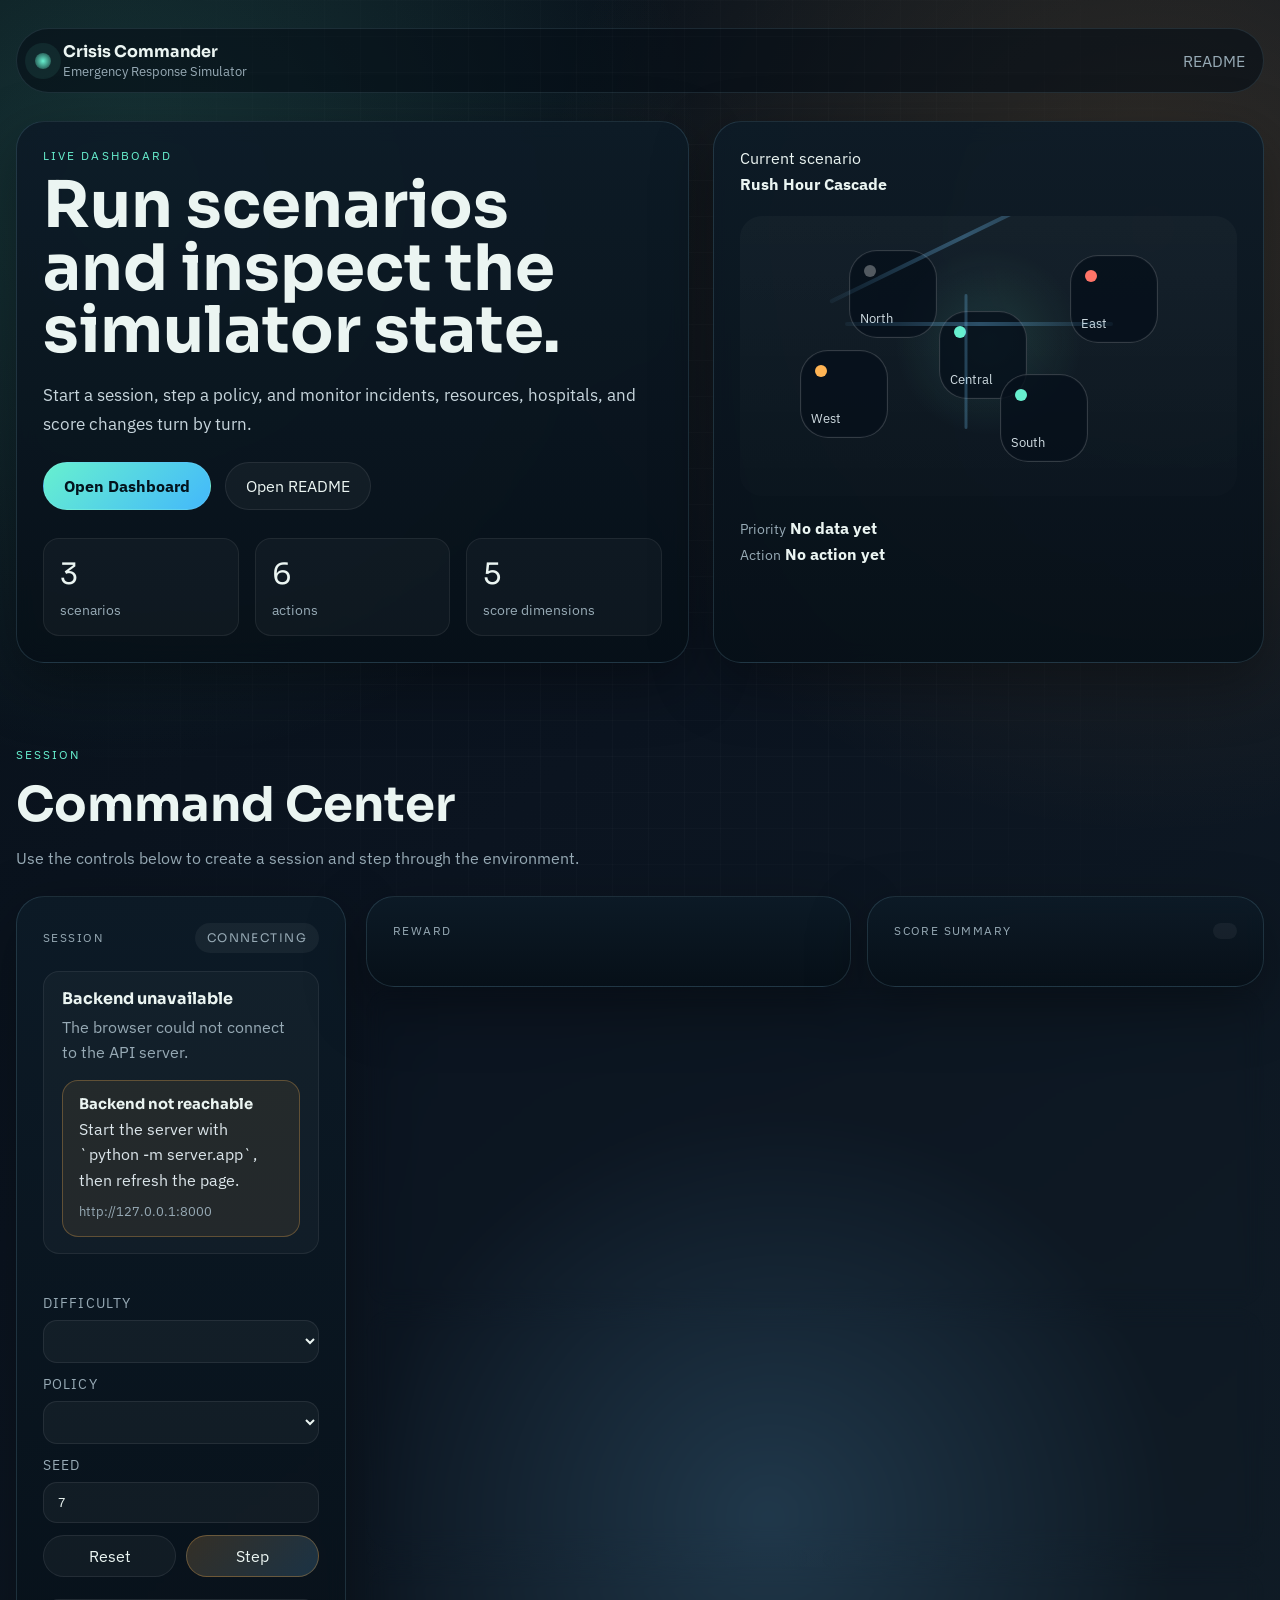
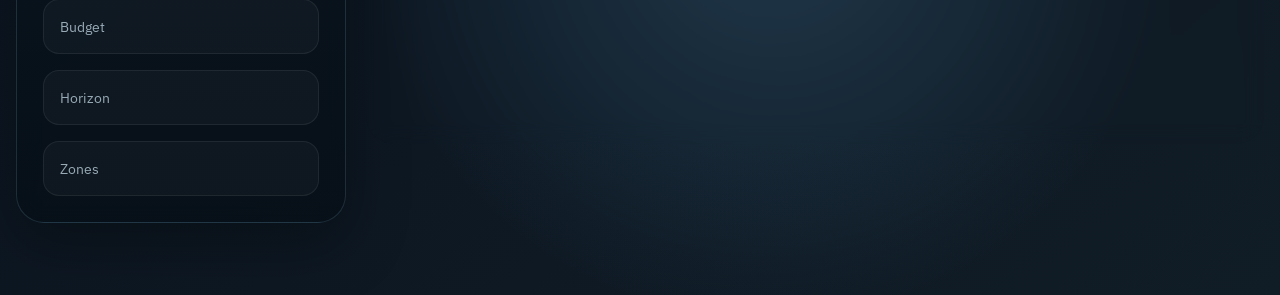
==== commit 5ae7c167: "Improve frontend error messaging" ====
--- a/index.html
+++ b/index.html
@@ -14,8 +14,8 @@
       href="https://fonts.googleapis.com/css2?family=IBM+Plex+Sans:wght@400;500;600;700&family=Sora:wght@400;600;700;800&display=swap"
       rel="stylesheet"
     />
-    <link rel="stylesheet" href="./static/styles.css?v=2" />
-    <script defer src="./static/app.js?v=2"></script>
+    <link rel="stylesheet" href="./static/styles.css?v=3" />
+    <script defer src="./static/app.js?v=3"></script>
   </head>
   <body>
     <div class="page-shell">
@@ -107,6 +107,11 @@
               <div class="live-status">
                 <strong id="session-state">Waiting for backend</strong>
                 <p id="session-detail">Start the backend to create a simulator session.</p>
+                <div class="status-notice hidden" id="status-notice">
+                  <strong id="status-note-title"></strong>
+                  <p id="status-note-body"></p>
+                  <small id="status-note-meta"></small>
+                </div>
               </div>
               <div class="scenario-tabs" id="scenario-tabs"></div>
               <div class="control-stack">
--- a/static/styles.css
+++ b/static/styles.css
@@ -384,6 +384,37 @@
   line-height: 1.6;
 }
 
+.hidden {
+  display: none !important;
+}
+
+.status-notice {
+  margin-top: 14px;
+  padding: 14px 16px;
+  border-radius: 16px;
+  border: 1px solid rgba(255, 180, 84, 0.28);
+  background: rgba(255, 180, 84, 0.08);
+}
+
+.status-notice strong {
+  display: block;
+  margin-bottom: 4px;
+  font-family: "Sora", sans-serif;
+  font-size: 0.92rem;
+}
+
+.status-notice p {
+  margin: 0;
+  color: #dbe5ea;
+}
+
+.status-notice small {
+  display: block;
+  margin-top: 8px;
+  color: var(--muted);
+  line-height: 1.5;
+}
+
 .control-stack {
   display: grid;
   gap: 12px;
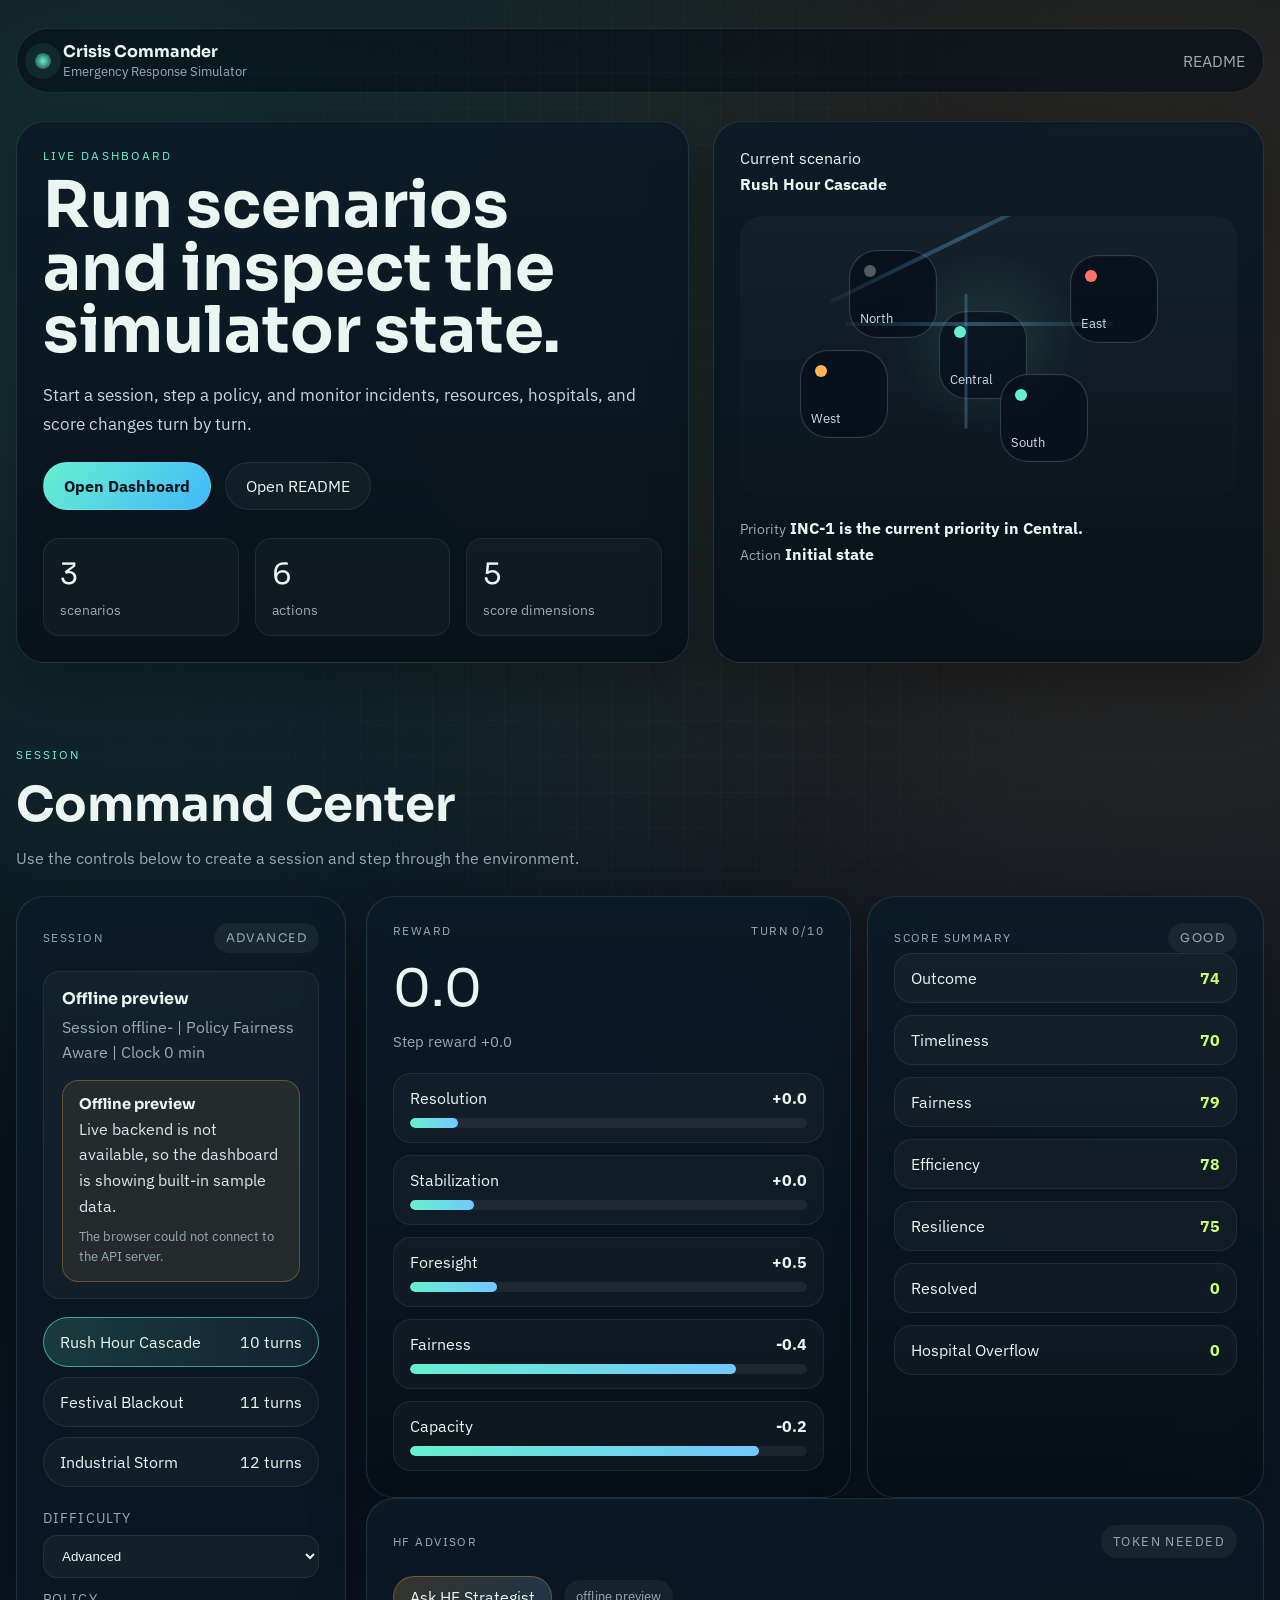
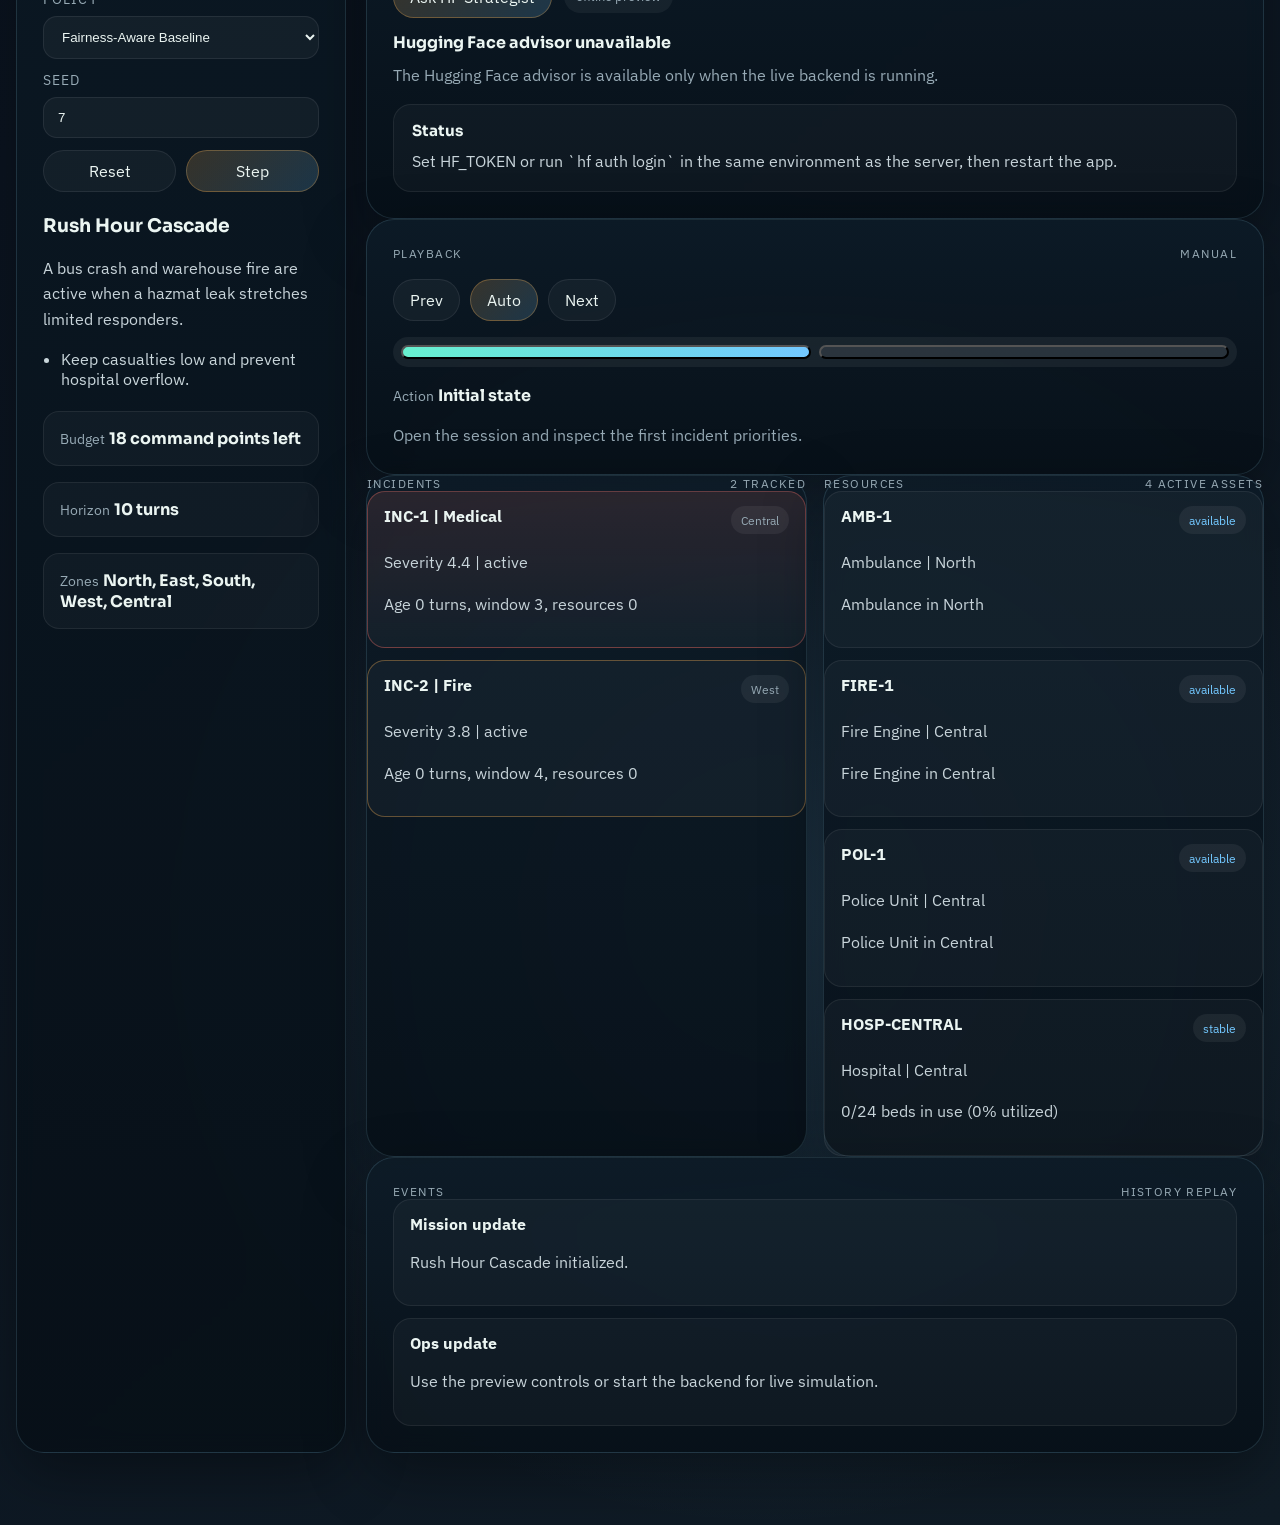
==== commit 0207b6d4: "Restore offline dashboard fallback" ====
--- a/index.html
+++ b/index.html
@@ -14,8 +14,8 @@
       href="https://fonts.googleapis.com/css2?family=IBM+Plex+Sans:wght@400;500;600;700&family=Sora:wght@400;600;700;800&display=swap"
       rel="stylesheet"
     />
-    <link rel="stylesheet" href="./static/styles.css?v=3" />
-    <script defer src="./static/app.js?v=3"></script>
+    <link rel="stylesheet" href="./static/styles.css?v=4" />
+    <script defer src="./static/app.js?v=4"></script>
   </head>
   <body>
     <div class="page-shell">
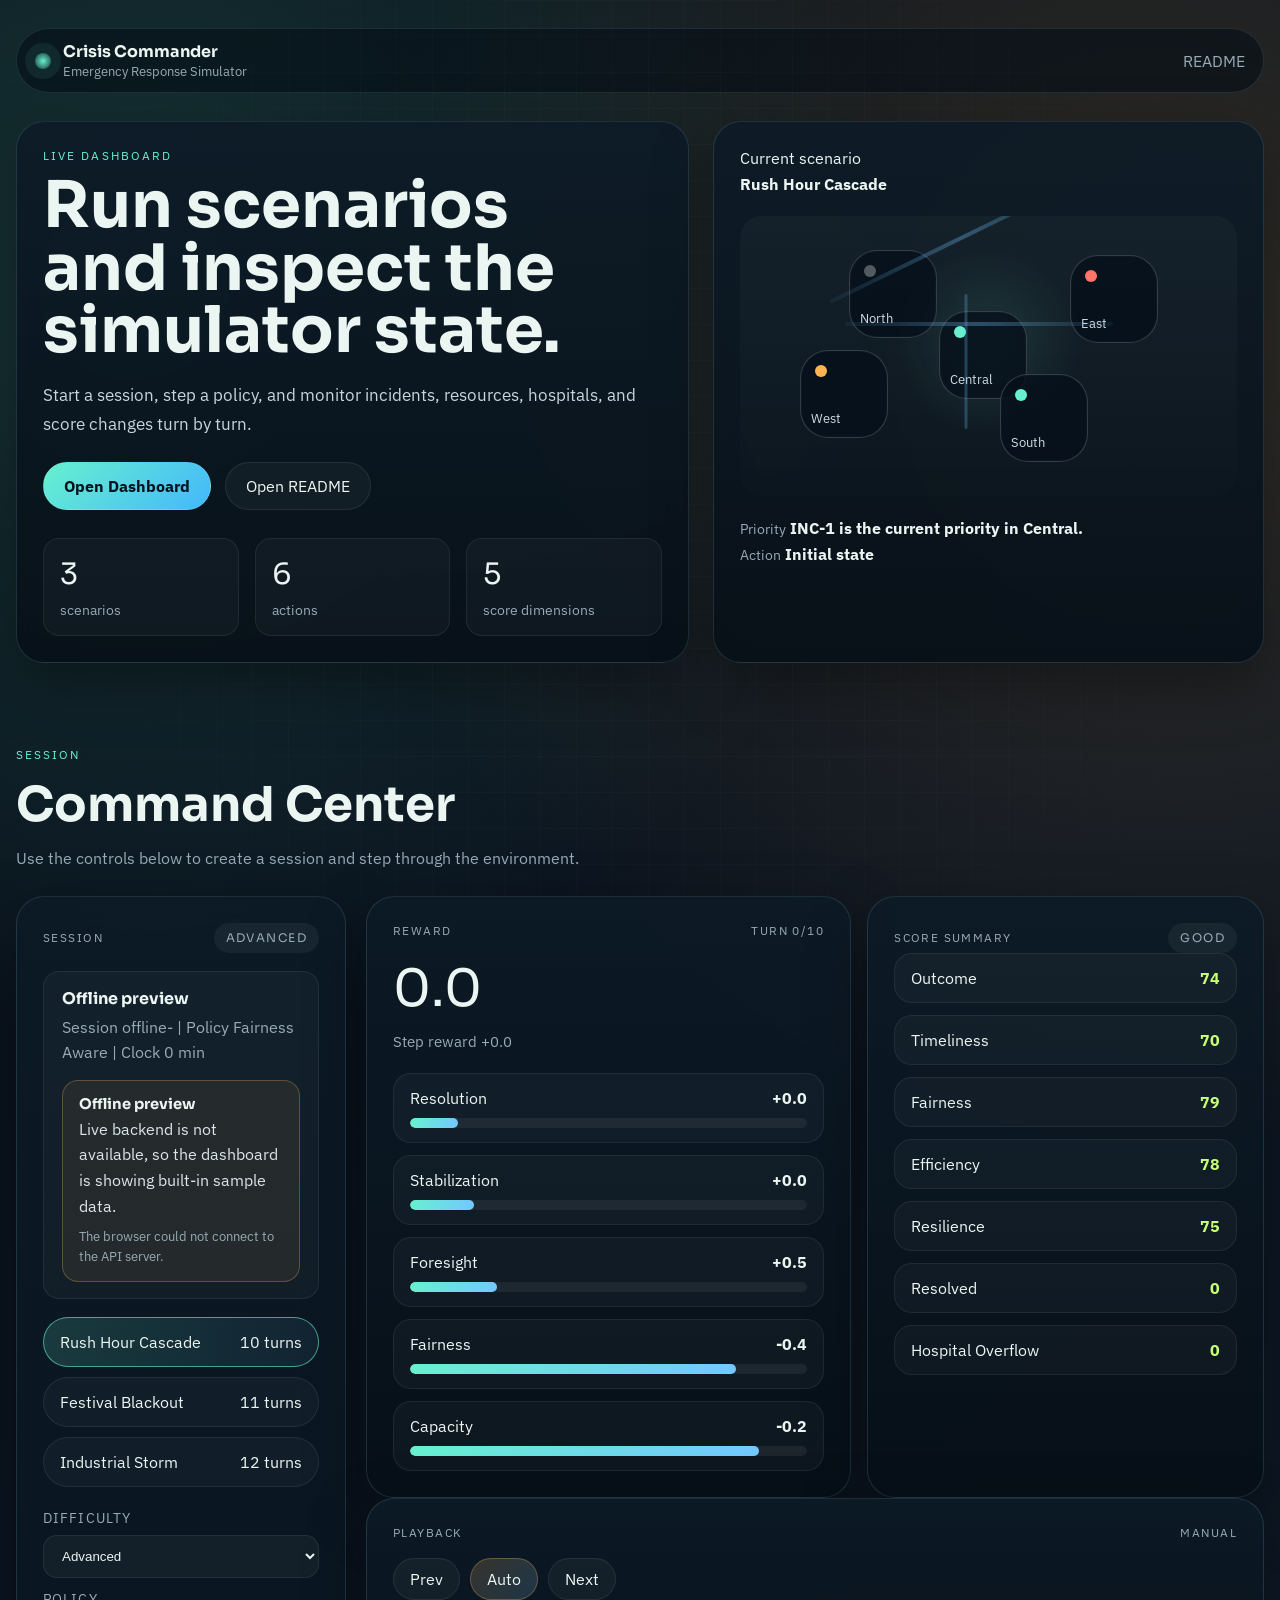
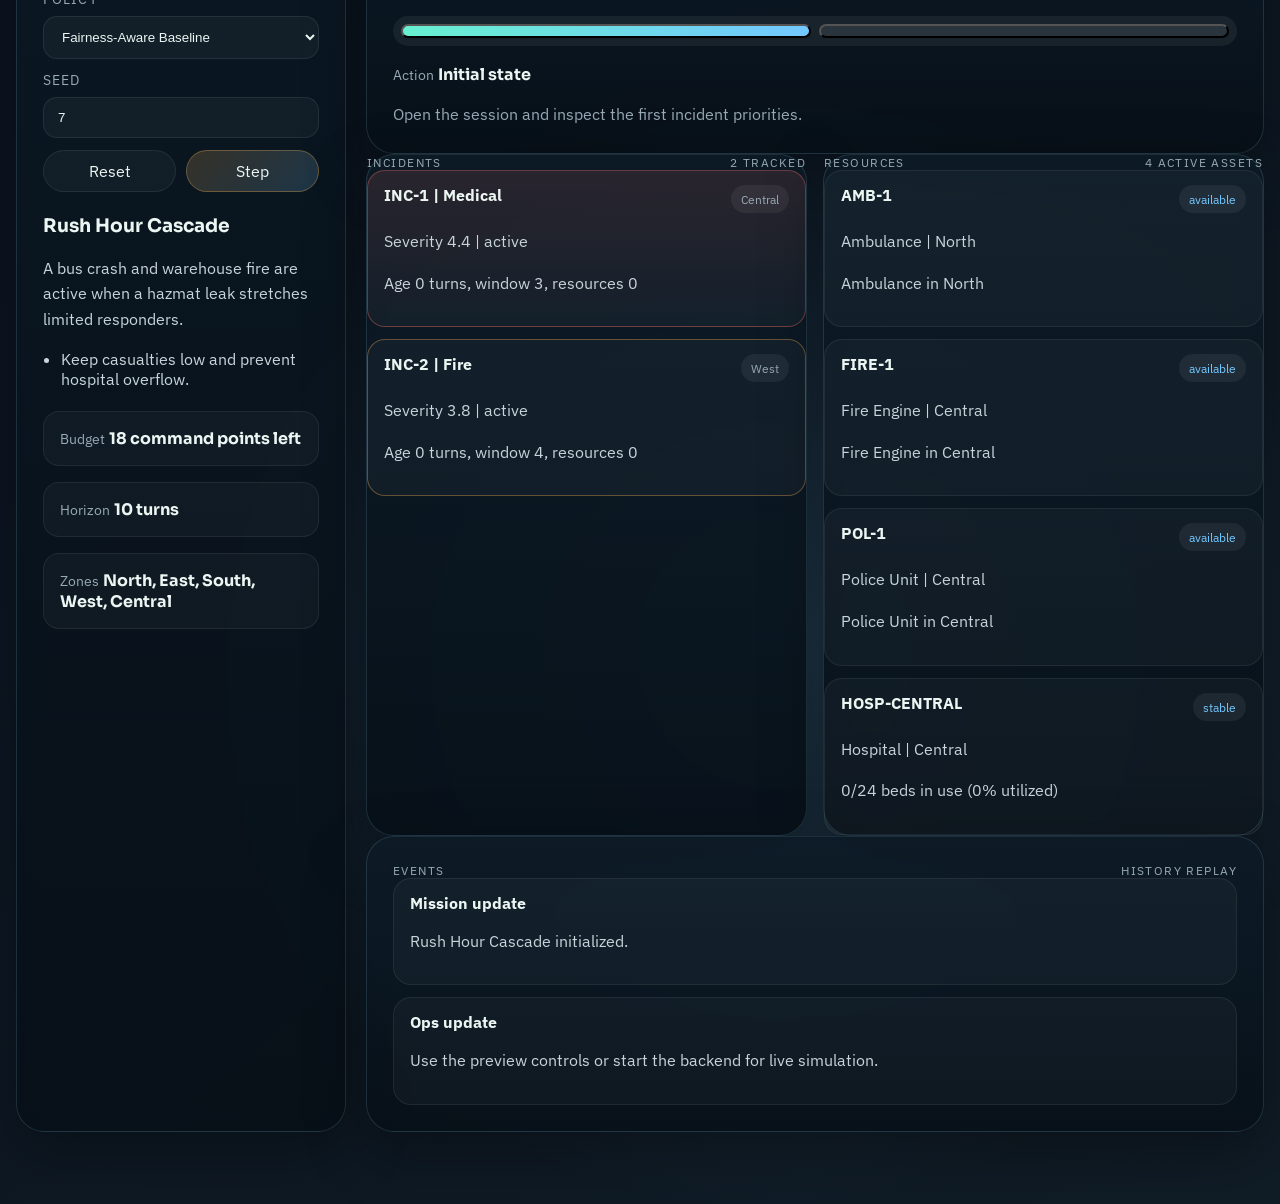
==== commit 1d4adcda: "Remove Hugging Face advisor feature" ====
--- a/index.html
+++ b/index.html
@@ -14,8 +14,8 @@
       href="https://fonts.googleapis.com/css2?family=IBM+Plex+Sans:wght@400;500;600;700&family=Sora:wght@400;600;700;800&display=swap"
       rel="stylesheet"
     />
-    <link rel="stylesheet" href="./static/styles.css?v=4" />
-    <script defer src="./static/app.js?v=4"></script>
+    <link rel="stylesheet" href="./static/styles.css?v=5" />
+    <script defer src="./static/app.js?v=5"></script>
   </head>
   <body>
     <div class="page-shell">
@@ -173,22 +173,6 @@
                 </article>
               </div>
 
-              <article class="panel strategist-panel">
-                <div class="panel-topline">
-                  <span>HF advisor</span>
-                  <span id="hf-status-pill">waiting</span>
-                </div>
-                <div class="strategist-actions">
-                  <button class="control-button accent" id="ask-hf" type="button">Ask HF Strategist</button>
-                  <span id="hf-model-pill">model unavailable</span>
-                </div>
-                <div class="strategist-copy">
-                  <strong id="hf-title">Hugging Face advisor</strong>
-                  <p id="hf-description"></p>
-                </div>
-                <div class="strategist-output" id="hf-output"></div>
-              </article>
-
               <article class="panel playback-panel">
                 <div class="panel-topline">
                   <span>Playback</span>
--- a/static/styles.css
+++ b/static/styles.css
@@ -515,8 +515,7 @@
 .grade-grid,
 .incident-list,
 .resource-list,
-.event-list,
-.strategist-output {
+.event-list {
   display: grid;
   gap: 12px;
 }
@@ -568,64 +567,6 @@
   gap: 10px;
   margin: 18px 0 16px;
   flex-wrap: wrap;
-}
-
-.strategist-panel {
-  padding: 26px;
-}
-
-.strategist-actions {
-  display: flex;
-  gap: 12px;
-  align-items: center;
-  flex-wrap: wrap;
-  margin: 18px 0 14px;
-}
-
-#hf-status-pill,
-#hf-model-pill {
-  display: inline-flex;
-  align-items: center;
-  padding: 8px 12px;
-  border-radius: 999px;
-  background: rgba(255, 255, 255, 0.05);
-  color: var(--muted);
-  font-size: 0.82rem;
-}
-
-.strategist-copy strong {
-  display: block;
-  font-family: "Sora", sans-serif;
-}
-
-.strategist-copy p {
-  margin: 10px 0 0;
-  color: var(--muted);
-  line-height: 1.6;
-}
-
-.strategist-output {
-  margin-top: 16px;
-}
-
-.strategist-card {
-  padding: 16px 18px;
-  border-radius: 18px;
-  background: rgba(255, 255, 255, 0.03);
-  border: 1px solid rgba(255, 255, 255, 0.07);
-}
-
-.strategist-card h4 {
-  margin: 0 0 8px;
-  font-family: "Sora", sans-serif;
-  font-size: 0.95rem;
-}
-
-.strategist-card p {
-  margin: 0;
-  color: #c8d4da;
-  line-height: 1.65;
-  white-space: pre-wrap;
 }
 
 .control-button {
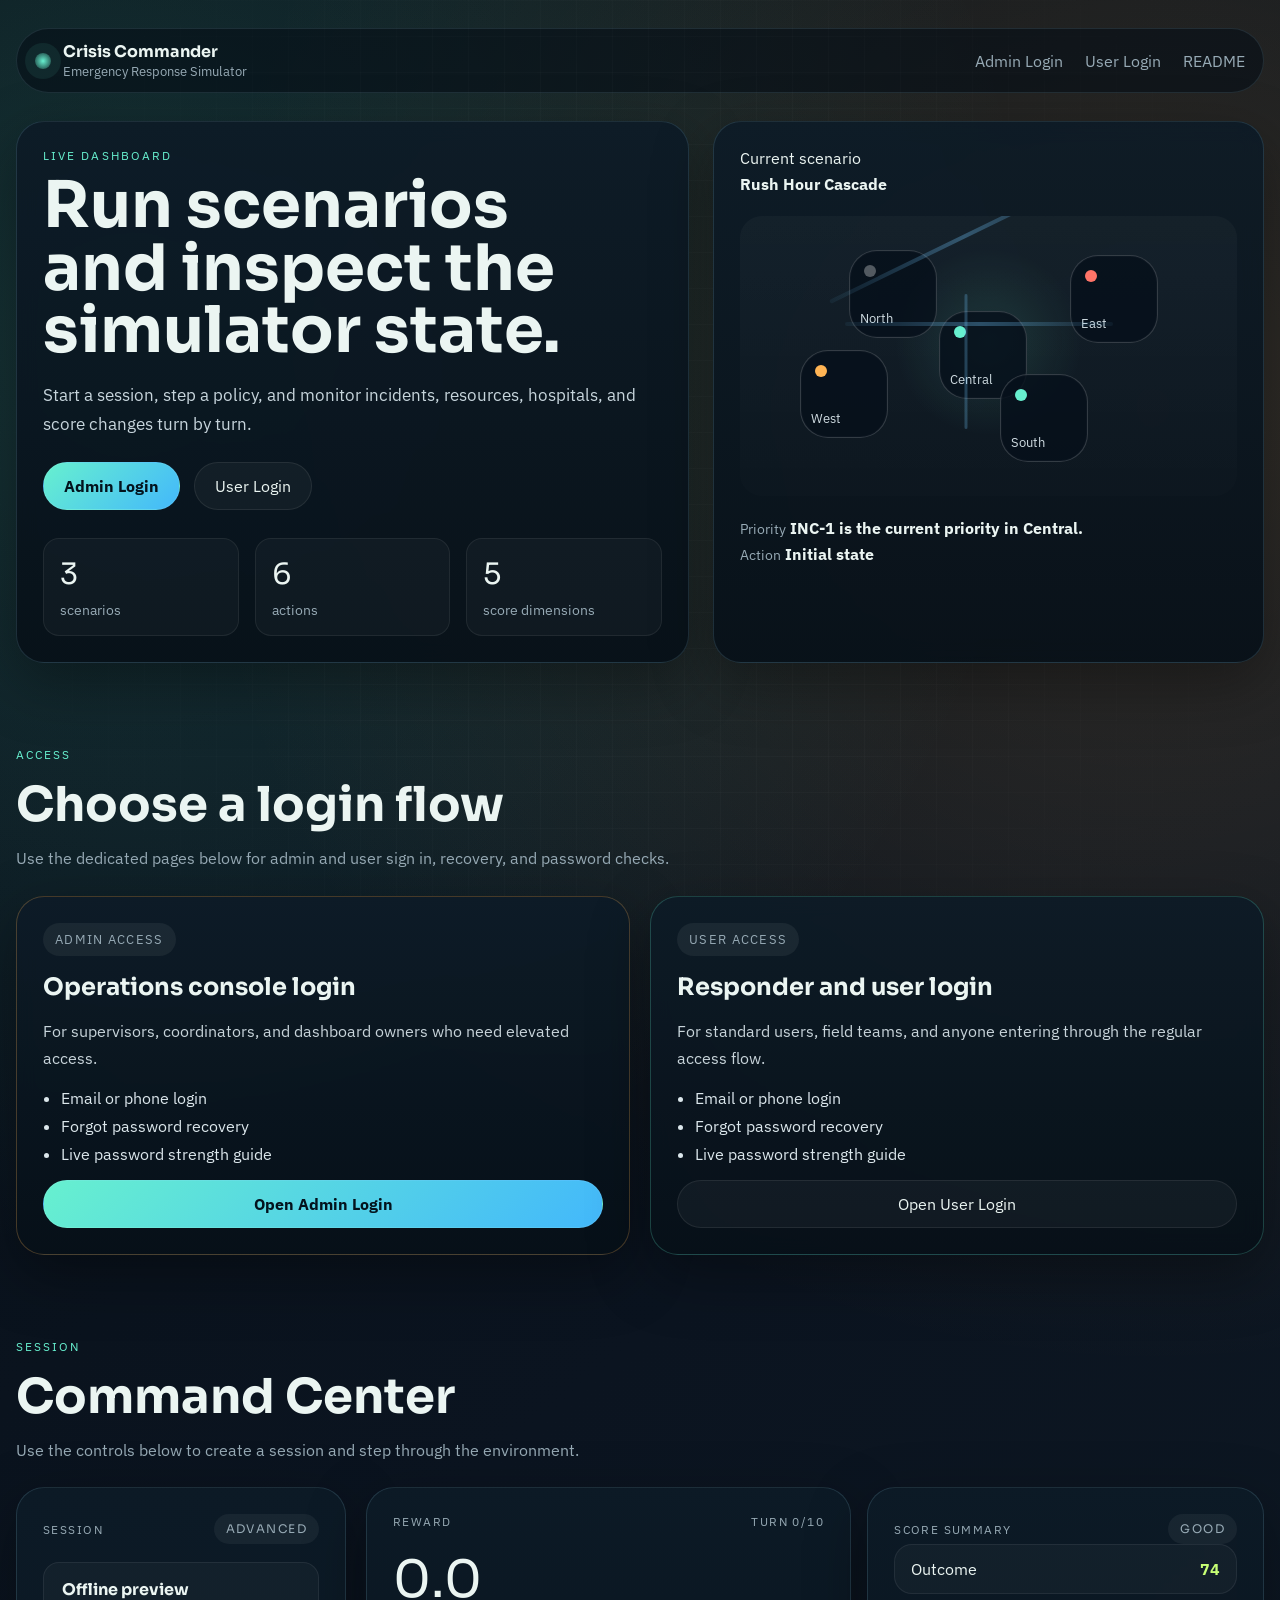
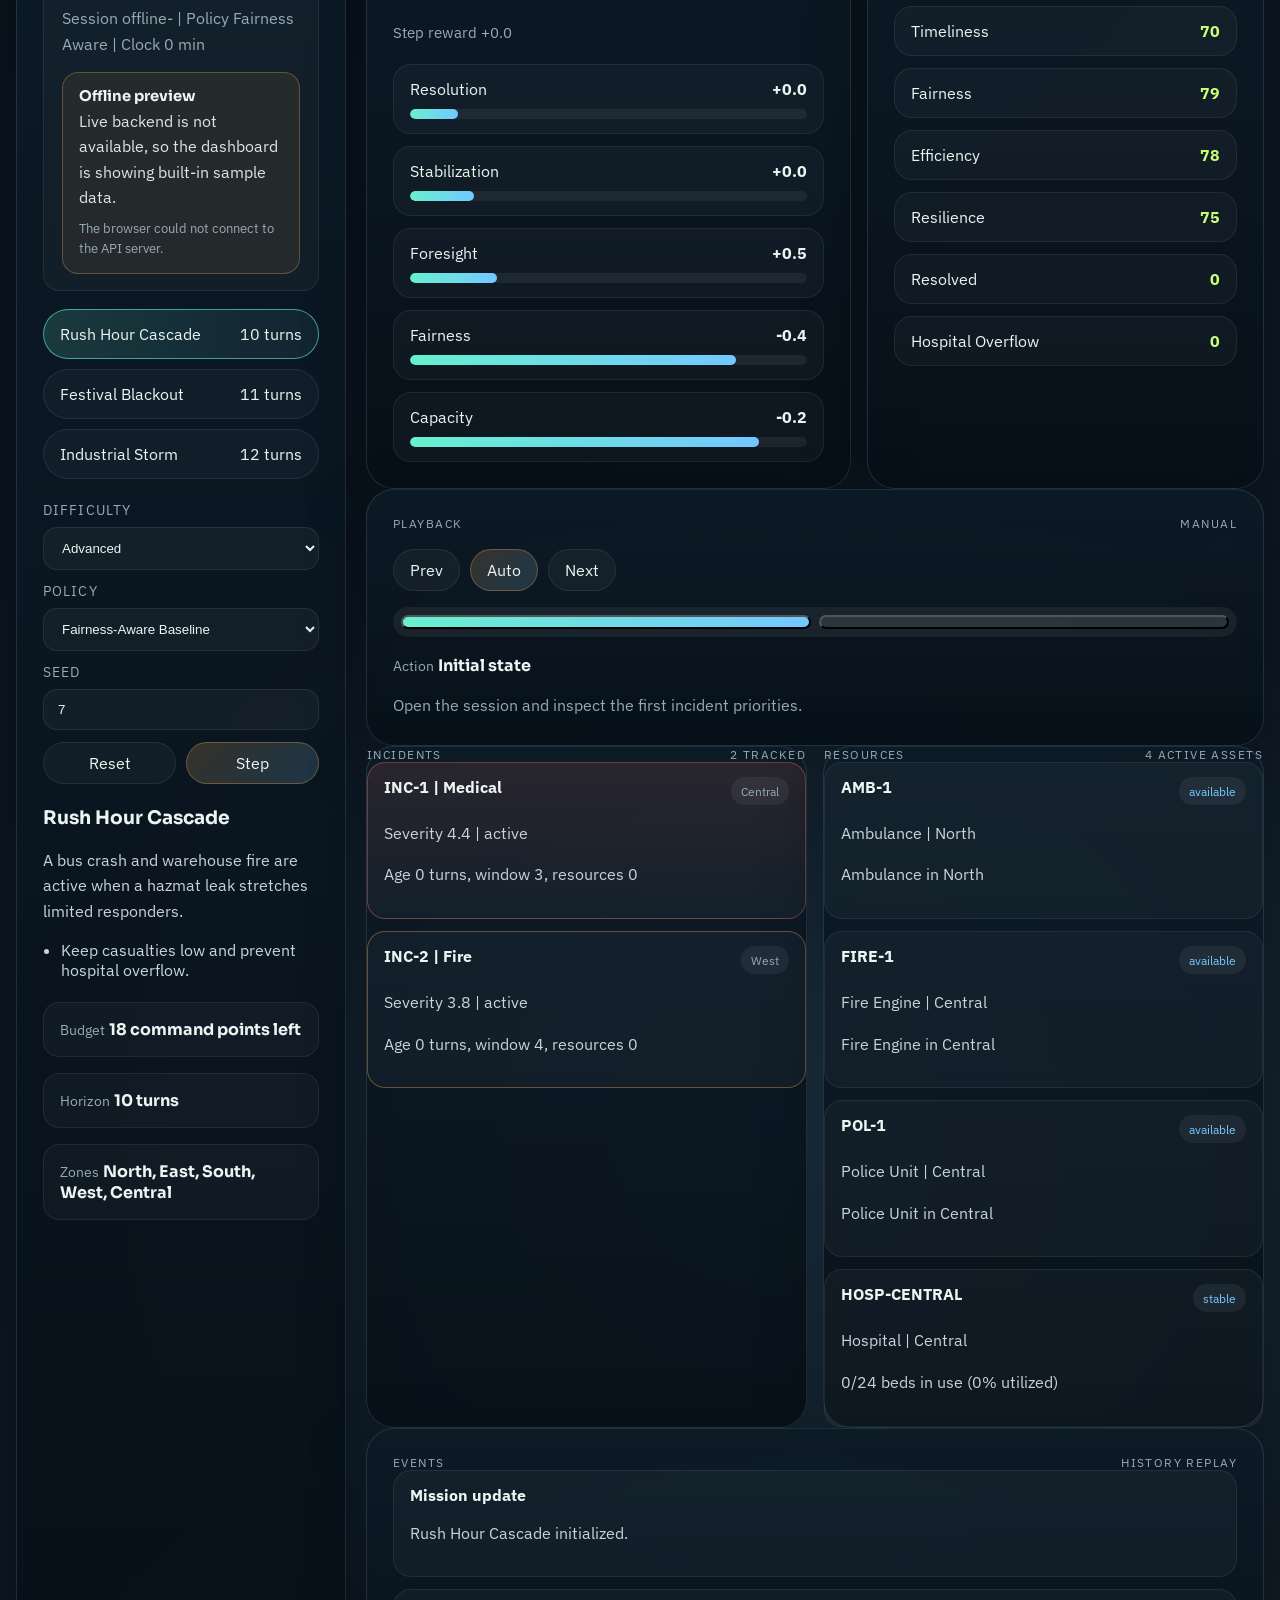
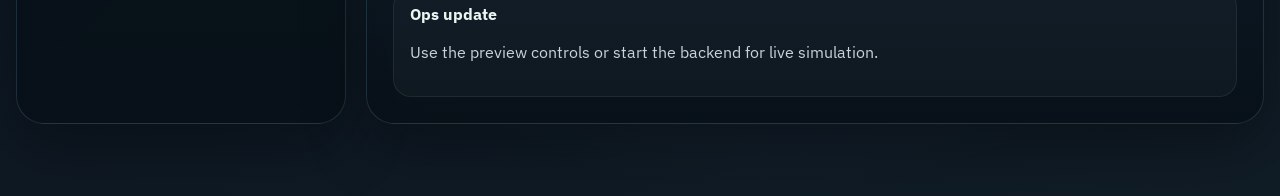
==== commit 43b1e7b4: "Add admin and user login pages" ====
--- a/index.html
+++ b/index.html
@@ -14,7 +14,7 @@
       href="https://fonts.googleapis.com/css2?family=IBM+Plex+Sans:wght@400;500;600;700&family=Sora:wght@400;600;700;800&display=swap"
       rel="stylesheet"
     />
-    <link rel="stylesheet" href="./static/styles.css?v=5" />
+    <link rel="stylesheet" href="./static/styles.css?v=6" />
     <script defer src="./static/app.js?v=5"></script>
   </head>
   <body>
@@ -29,6 +29,8 @@
             </span>
           </div>
           <div class="topbar-links">
+            <a href="./admin-login.html">Admin Login</a>
+            <a href="./user-login.html">User Login</a>
             <a href="./README.md">README</a>
           </div>
         </nav>
@@ -42,8 +44,8 @@
               changes turn by turn.
             </p>
             <div class="hero-actions">
-              <a class="primary-button" href="#command-center">Open Dashboard</a>
-              <a class="ghost-button" href="./README.md">Open README</a>
+              <a class="primary-button" href="./admin-login.html">Admin Login</a>
+              <a class="ghost-button" href="./user-login.html">User Login</a>
             </div>
             <div class="metric-strip">
               <article>
@@ -91,6 +93,40 @@
       </header>
 
       <main>
+        <section class="auth-entry">
+          <div class="section-heading">
+            <p class="eyebrow">Access</p>
+            <h2>Choose a login flow</h2>
+            <p>Use the dedicated pages below for admin and user sign in, recovery, and password checks.</p>
+          </div>
+
+          <div class="auth-entry-grid">
+            <article class="panel auth-entry-card admin-entry">
+              <span class="entry-badge">Admin Access</span>
+              <h3>Operations console login</h3>
+              <p>For supervisors, coordinators, and dashboard owners who need elevated access.</p>
+              <ul class="entry-list">
+                <li>Email or phone login</li>
+                <li>Forgot password recovery</li>
+                <li>Live password strength guide</li>
+              </ul>
+              <a class="primary-button" href="./admin-login.html">Open Admin Login</a>
+            </article>
+
+            <article class="panel auth-entry-card user-entry">
+              <span class="entry-badge">User Access</span>
+              <h3>Responder and user login</h3>
+              <p>For standard users, field teams, and anyone entering through the regular access flow.</p>
+              <ul class="entry-list">
+                <li>Email or phone login</li>
+                <li>Forgot password recovery</li>
+                <li>Live password strength guide</li>
+              </ul>
+              <a class="ghost-button" href="./user-login.html">Open User Login</a>
+            </article>
+          </div>
+        </section>
+
         <section class="command-center" id="command-center">
           <div class="section-heading">
             <p class="eyebrow">Session</p>
--- a/static/styles.css
+++ b/static/styles.css
@@ -342,6 +342,59 @@
   line-height: 1.65;
 }
 
+.auth-entry-grid {
+  display: grid;
+  grid-template-columns: repeat(2, minmax(0, 1fr));
+  gap: 20px;
+}
+
+.auth-entry-card {
+  display: grid;
+  gap: 16px;
+  padding: 26px;
+}
+
+.entry-badge {
+  display: inline-flex;
+  align-items: center;
+  justify-content: center;
+  width: fit-content;
+  padding: 8px 12px;
+  border-radius: 999px;
+  background: rgba(255, 255, 255, 0.06);
+  color: var(--muted);
+  font-size: 0.82rem;
+  text-transform: uppercase;
+  letter-spacing: 0.1em;
+}
+
+.auth-entry-card h3 {
+  margin: 0;
+  font-size: 1.5rem;
+}
+
+.auth-entry-card p {
+  margin: 0;
+  color: #c8d4da;
+  line-height: 1.7;
+}
+
+.entry-list {
+  margin: 0;
+  padding-left: 18px;
+  color: #dce7ec;
+  display: grid;
+  gap: 8px;
+}
+
+.admin-entry {
+  border-color: rgba(255, 180, 84, 0.25);
+}
+
+.user-entry {
+  border-color: rgba(103, 240, 207, 0.22);
+}
+
 .command-layout {
   display: grid;
   grid-template-columns: 330px minmax(0, 1fr);
@@ -659,6 +712,7 @@
 
 @media (max-width: 1080px) {
   .hero-grid,
+  .auth-entry-grid,
   .command-layout,
   .status-grid,
   .board-grid,
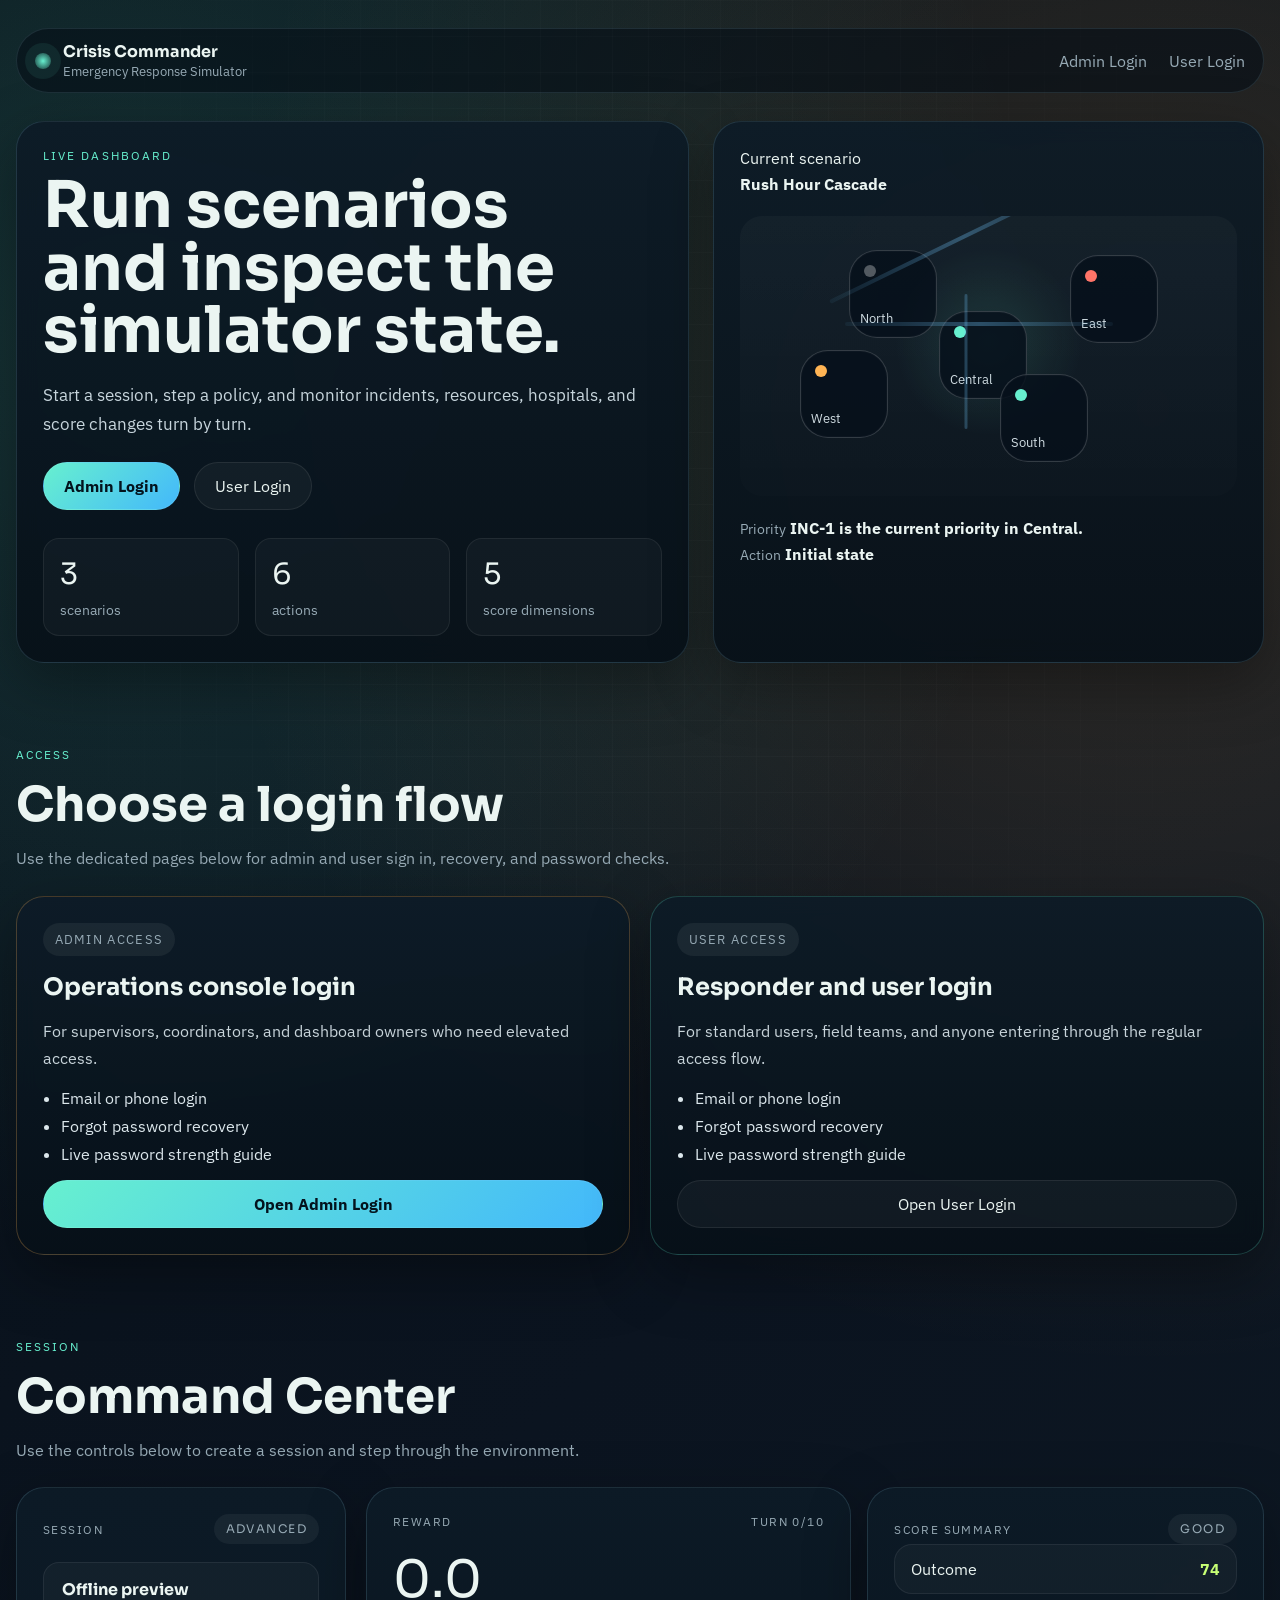
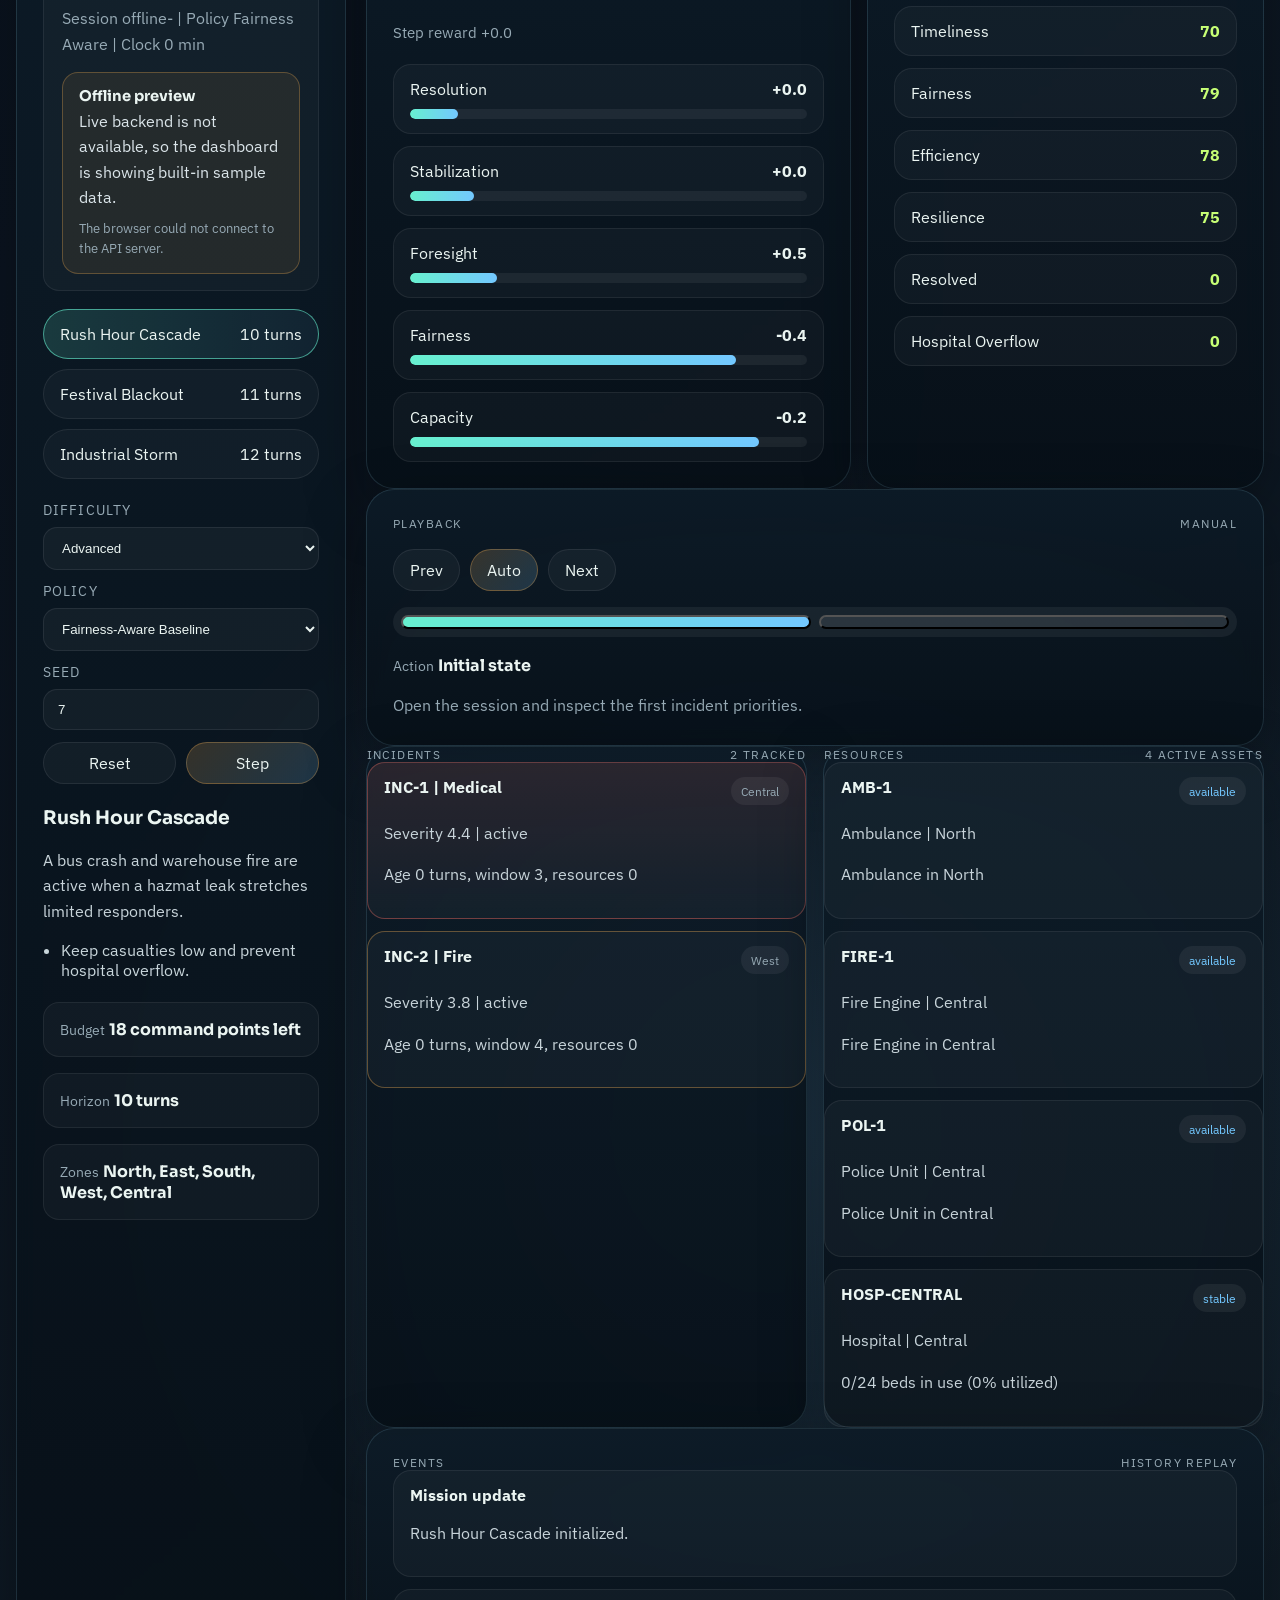
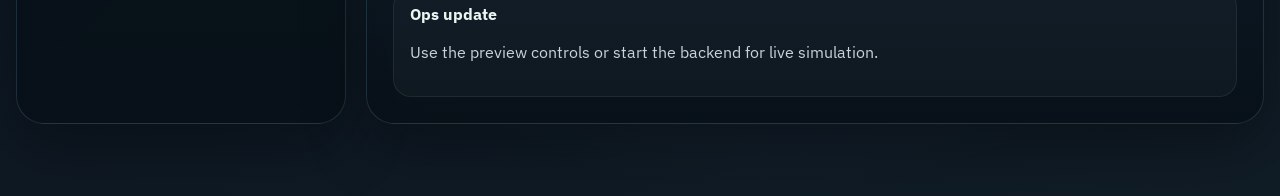
==== commit fe28f4fc: "Hide login flow after auth and remove README links" ====
--- a/index.html
+++ b/index.html
@@ -14,8 +14,8 @@
       href="https://fonts.googleapis.com/css2?family=IBM+Plex+Sans:wght@400;500;600;700&family=Sora:wght@400;600;700;800&display=swap"
       rel="stylesheet"
     />
-    <link rel="stylesheet" href="./static/styles.css?v=6" />
-    <script defer src="./static/app.js?v=5"></script>
+    <link rel="stylesheet" href="./static/styles.css?v=7" />
+    <script defer src="./static/app.js?v=6"></script>
   </head>
   <body>
     <div class="page-shell">
@@ -29,9 +29,10 @@
             </span>
           </div>
           <div class="topbar-links">
-            <a href="./admin-login.html">Admin Login</a>
-            <a href="./user-login.html">User Login</a>
-            <a href="./README.md">README</a>
+            <a href="./admin-login.html" id="admin-login-link">Admin Login</a>
+            <a href="./user-login.html" id="user-login-link">User Login</a>
+            <span class="auth-chip hidden" id="auth-chip"></span>
+            <button class="nav-button hidden" id="logout-button" type="button">Logout</button>
           </div>
         </nav>
 
@@ -44,8 +45,8 @@
               changes turn by turn.
             </p>
             <div class="hero-actions">
-              <a class="primary-button" href="./admin-login.html">Admin Login</a>
-              <a class="ghost-button" href="./user-login.html">User Login</a>
+              <a class="primary-button" href="./admin-login.html" id="hero-admin-link">Admin Login</a>
+              <a class="ghost-button" href="./user-login.html" id="hero-user-link">User Login</a>
             </div>
             <div class="metric-strip">
               <article>
@@ -93,7 +94,7 @@
       </header>
 
       <main>
-        <section class="auth-entry">
+        <section class="auth-entry" id="auth-entry">
           <div class="section-heading">
             <p class="eyebrow">Access</p>
             <h2>Choose a login flow</h2>
--- a/static/styles.css
+++ b/static/styles.css
@@ -122,12 +122,37 @@
 
 .topbar-links {
   display: flex;
+  align-items: center;
   gap: 22px;
   color: var(--muted);
 }
 
-.topbar-links a:hover {
+.topbar-links a:hover,
+.nav-button:hover {
   color: var(--text);
+}
+
+.auth-chip {
+  display: inline-flex;
+  align-items: center;
+  justify-content: center;
+  padding: 8px 12px;
+  border-radius: 999px;
+  background: rgba(103, 240, 207, 0.12);
+  border: 1px solid rgba(103, 240, 207, 0.18);
+  color: var(--teal);
+  font-size: 0.82rem;
+  text-transform: uppercase;
+  letter-spacing: 0.08em;
+}
+
+.nav-button {
+  padding: 9px 14px;
+  border-radius: 999px;
+  border: 1px solid rgba(255, 255, 255, 0.08);
+  background: rgba(255, 255, 255, 0.04);
+  color: var(--muted);
+  cursor: pointer;
 }
 
 .hero-grid {
